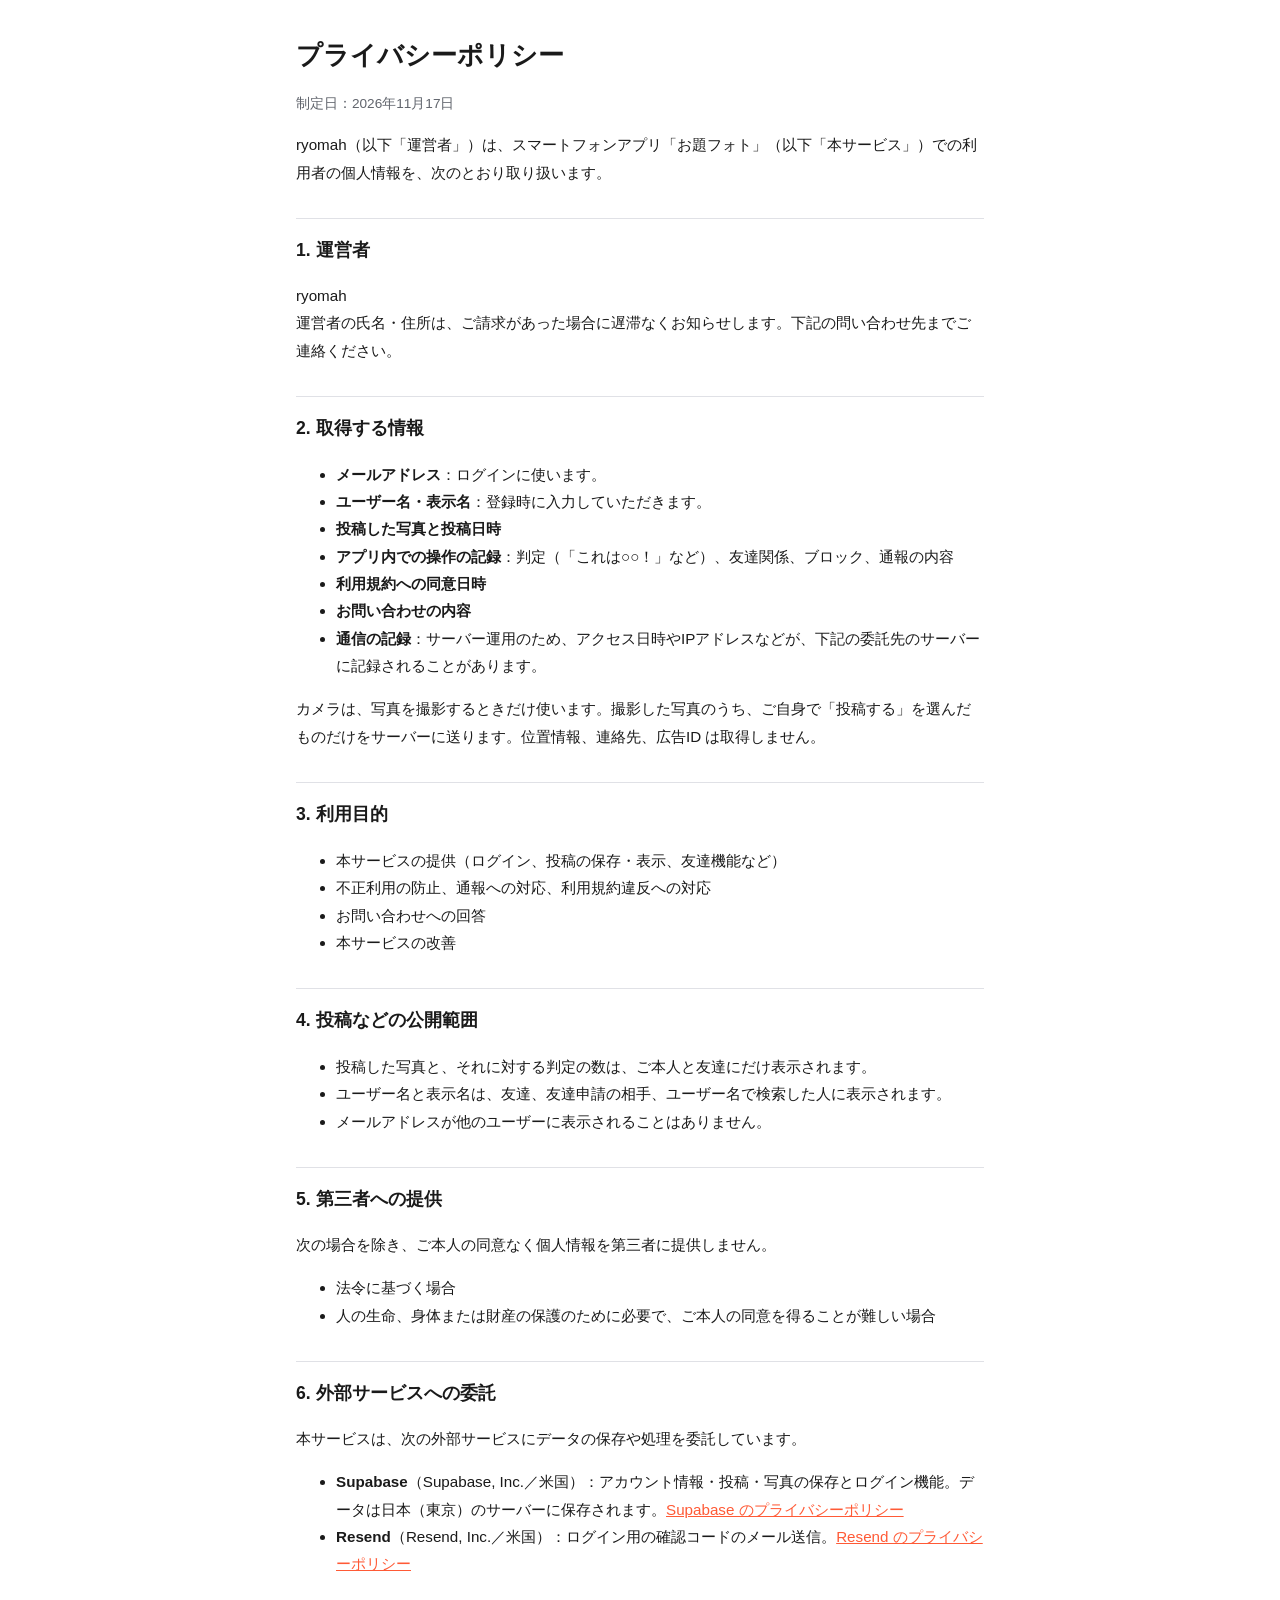
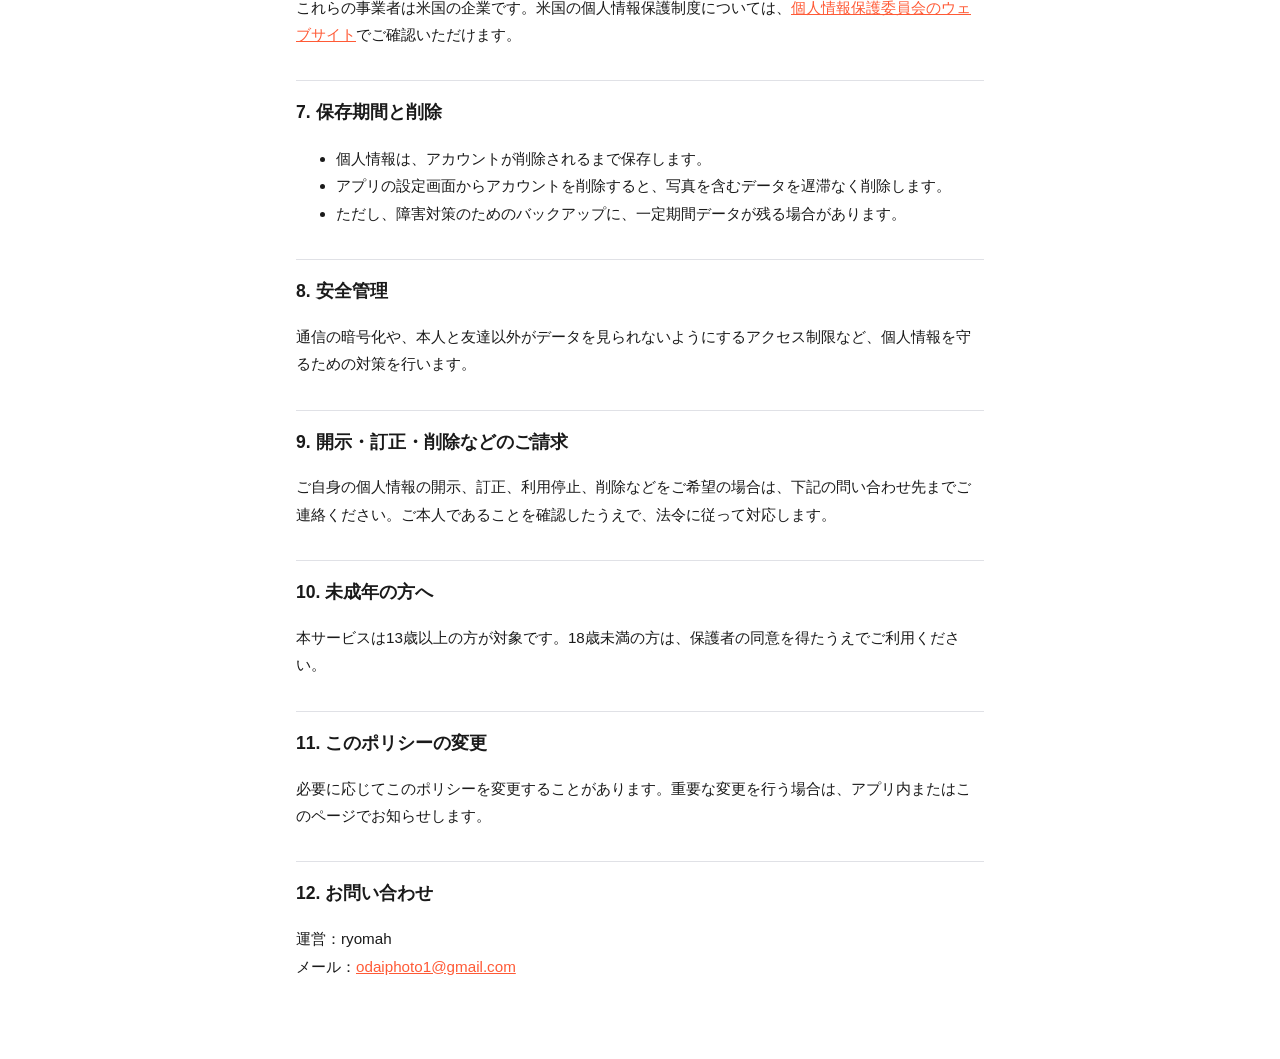
==== privacy.html @ 32f8eb80 "利用規約・プライバシーポリシーを公開" ====
<!doctype html>
<html lang="ja">
<head>
  <meta charset="utf-8">
  <meta name="viewport" content="width=device-width, initial-scale=1">
  <title>プライバシーポリシー | お題フォト</title>
  <link rel="stylesheet" href="style.css">
</head>
<body>
<main>
  <h1>プライバシーポリシー</h1>
  <p class="meta">制定日：2026年11月17日</p>

  <p>ryomah（以下「運営者」）は、スマートフォンアプリ「お題フォト」（以下「本サービス」）での利用者の個人情報を、次のとおり取り扱います。</p>

  <h2>1. 運営者</h2>
  <p>ryomah<br>運営者の氏名・住所は、ご請求があった場合に遅滞なくお知らせします。下記の問い合わせ先までご連絡ください。</p>

  <h2>2. 取得する情報</h2>
  <ul>
    <li><strong>メールアドレス</strong>：ログインに使います。</li>
    <li><strong>ユーザー名・表示名</strong>：登録時に入力していただきます。</li>
    <li><strong>投稿した写真と投稿日時</strong></li>
    <li><strong>アプリ内での操作の記録</strong>：判定（「これは○○！」など）、友達関係、ブロック、通報の内容</li>
    <li><strong>利用規約への同意日時</strong></li>
    <li><strong>お問い合わせの内容</strong></li>
    <li><strong>通信の記録</strong>：サーバー運用のため、アクセス日時やIPアドレスなどが、下記の委託先のサーバーに記録されることがあります。</li>
  </ul>
  <p>カメラは、写真を撮影するときだけ使います。撮影した写真のうち、ご自身で「投稿する」を選んだものだけをサーバーに送ります。位置情報、連絡先、広告ID は取得しません。</p>

  <h2>3. 利用目的</h2>
  <ul>
    <li>本サービスの提供（ログイン、投稿の保存・表示、友達機能など）</li>
    <li>不正利用の防止、通報への対応、利用規約違反への対応</li>
    <li>お問い合わせへの回答</li>
    <li>本サービスの改善</li>
  </ul>

  <h2>4. 投稿などの公開範囲</h2>
  <ul>
    <li>投稿した写真と、それに対する判定の数は、ご本人と友達にだけ表示されます。</li>
    <li>ユーザー名と表示名は、友達、友達申請の相手、ユーザー名で検索した人に表示されます。</li>
    <li>メールアドレスが他のユーザーに表示されることはありません。</li>
  </ul>

  <h2>5. 第三者への提供</h2>
  <p>次の場合を除き、ご本人の同意なく個人情報を第三者に提供しません。</p>
  <ul>
    <li>法令に基づく場合</li>
    <li>人の生命、身体または財産の保護のために必要で、ご本人の同意を得ることが難しい場合</li>
  </ul>

  <h2>6. 外部サービスへの委託</h2>
  <p>本サービスは、次の外部サービスにデータの保存や処理を委託しています。</p>
  <ul>
    <li><strong>Supabase</strong>（Supabase, Inc.／米国）：アカウント情報・投稿・写真の保存とログイン機能。データは日本（東京）のサーバーに保存されます。<a href="https://supabase.com/privacy">Supabase のプライバシーポリシー</a></li>
    <li><strong>Resend</strong>（Resend, Inc.／米国）：ログイン用の確認コードのメール送信。<a href="https://resend.com/legal/privacy-policy">Resend のプライバシーポリシー</a></li>
  </ul>
  <p>これらの事業者は米国の企業です。米国の個人情報保護制度については、<a href="https://www.ppc.go.jp/enforcement/infoprovision/laws/">個人情報保護委員会のウェブサイト</a>でご確認いただけます。</p>

  <h2>7. 保存期間と削除</h2>
  <ul>
    <li>個人情報は、アカウントが削除されるまで保存します。</li>
    <li>アプリの設定画面からアカウントを削除すると、写真を含むデータを遅滞なく削除します。</li>
    <li>ただし、障害対策のためのバックアップに、一定期間データが残る場合があります。</li>
  </ul>

  <h2>8. 安全管理</h2>
  <p>通信の暗号化や、本人と友達以外がデータを見られないようにするアクセス制限など、個人情報を守るための対策を行います。</p>

  <h2>9. 開示・訂正・削除などのご請求</h2>
  <p>ご自身の個人情報の開示、訂正、利用停止、削除などをご希望の場合は、下記の問い合わせ先までご連絡ください。ご本人であることを確認したうえで、法令に従って対応します。</p>

  <h2>10. 未成年の方へ</h2>
  <p>本サービスは13歳以上の方が対象です。18歳未満の方は、保護者の同意を得たうえでご利用ください。</p>

  <h2>11. このポリシーの変更</h2>
  <p>必要に応じてこのポリシーを変更することがあります。重要な変更を行う場合は、アプリ内またはこのページでお知らせします。</p>

  <h2>12. お問い合わせ</h2>
  <p>運営：ryomah<br>メール：<a href="mailto:odaiphoto1@gmail.com">odaiphoto1@gmail.com</a></p>
</main>
</body>
</html>
---- style.css ----
:root {
  --bg: #ffffff;
  --text: #1a1a1a;
  --muted: #60646c;
  --accent: #ff5a36;
  --line: #e0e1e6;
}

@media (prefers-color-scheme: dark) {
  :root {
    --bg: #111214;
    --text: #f2f2f2;
    --muted: #b0b4ba;
    --accent: #ff6b4a;
    --line: #2e3135;
  }
}

* {
  box-sizing: border-box;
}

body {
  margin: 0;
  background: var(--bg);
  color: var(--text);
  font-family: -apple-system, BlinkMacSystemFont, "Hiragino Sans", "Noto Sans JP", "Yu Gothic", sans-serif;
  line-height: 1.8;
}

main {
  max-width: 720px;
  margin: 0 auto;
  padding: 32px 16px 64px;
}

h1 {
  font-size: 1.6rem;
  margin: 0 0 8px;
}

h2 {
  font-size: 1.1rem;
  margin: 32px 0 8px;
  padding-top: 16px;
  border-top: 1px solid var(--line);
}

p,
li {
  font-size: 0.95rem;
}

.meta {
  color: var(--muted);
  font-size: 0.85rem;
}

a {
  color: var(--accent);
}

.notice {
  border-left: 4px solid var(--accent);
  padding: 8px 16px;
  margin: 16px 0;
}
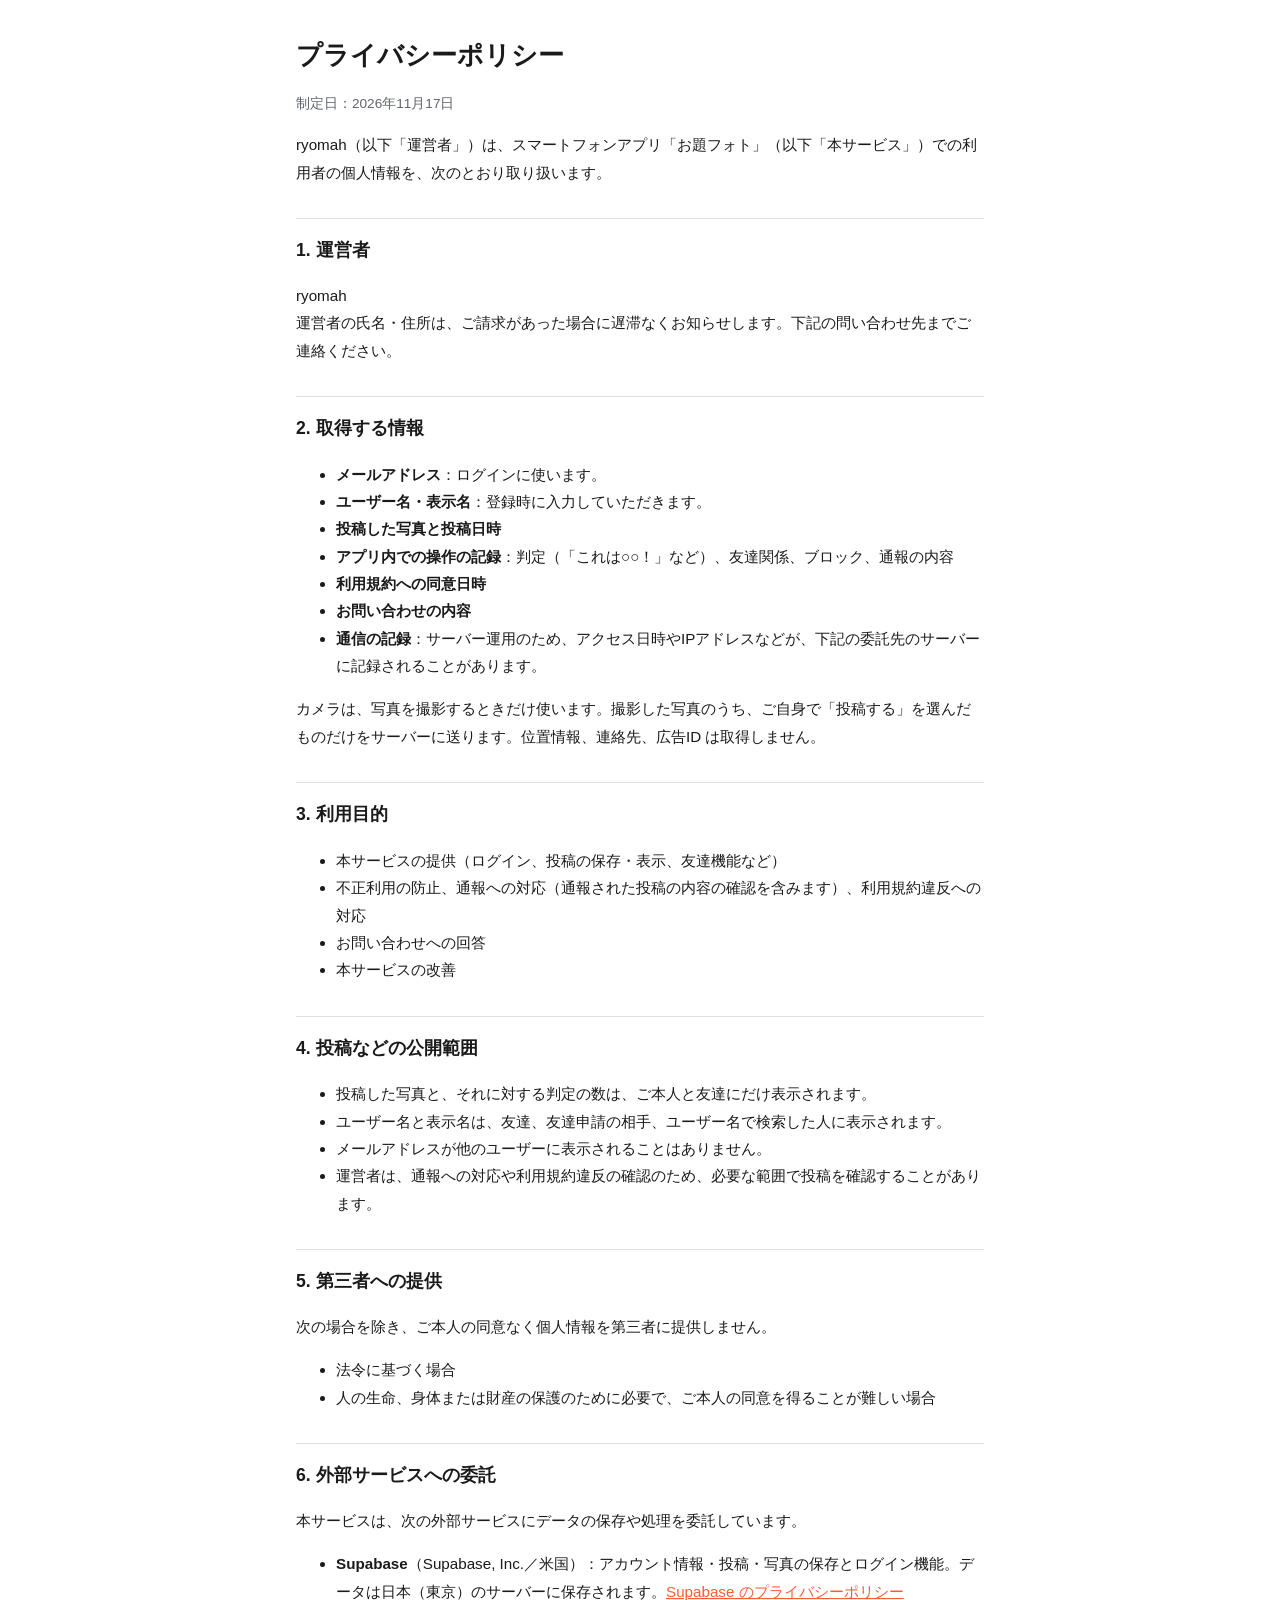
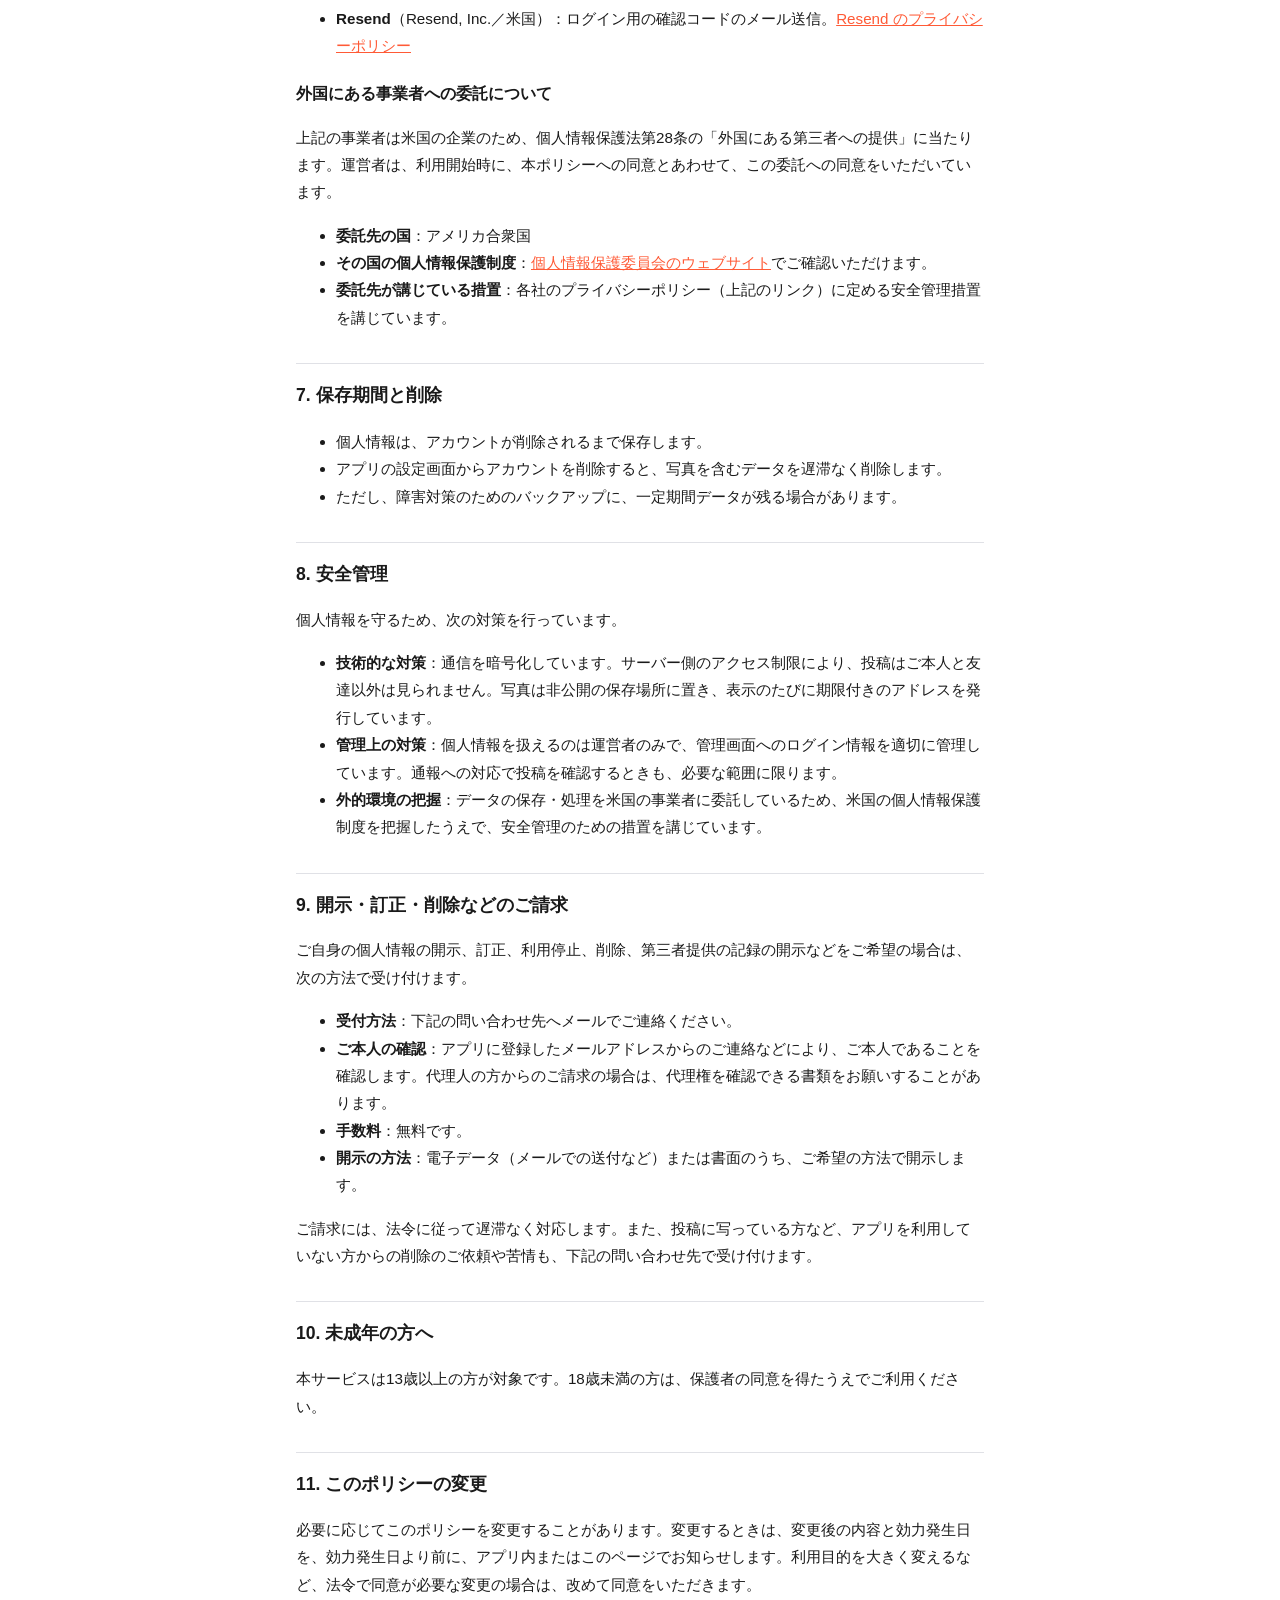
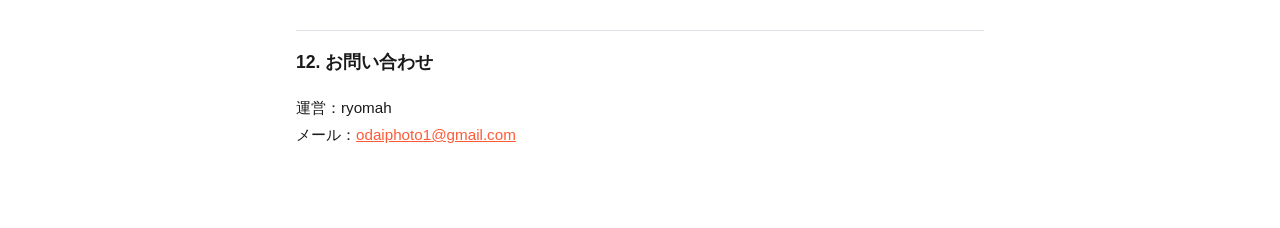
==== commit a8c45c8d: "利用規約・プライバシーポリシーを法的観点から見直し - 免責・規約変更の条項を消費者契約法・民法548条の4に合わせて修正 - 外国の委託先・安全管理措置・開示請求の手続きを追記 - 管轄裁判所を金沢" ====
--- a/privacy.html
+++ b/privacy.html
@@ -31,7 +31,7 @@
   <h2>3. 利用目的</h2>
   <ul>
     <li>本サービスの提供（ログイン、投稿の保存・表示、友達機能など）</li>
-    <li>不正利用の防止、通報への対応、利用規約違反への対応</li>
+    <li>不正利用の防止、通報への対応（通報された投稿の内容の確認を含みます）、利用規約違反への対応</li>
     <li>お問い合わせへの回答</li>
     <li>本サービスの改善</li>
   </ul>
@@ -41,6 +41,7 @@
     <li>投稿した写真と、それに対する判定の数は、ご本人と友達にだけ表示されます。</li>
     <li>ユーザー名と表示名は、友達、友達申請の相手、ユーザー名で検索した人に表示されます。</li>
     <li>メールアドレスが他のユーザーに表示されることはありません。</li>
+    <li>運営者は、通報への対応や利用規約違反の確認のため、必要な範囲で投稿を確認することがあります。</li>
   </ul>
 
   <h2>5. 第三者への提供</h2>
@@ -56,7 +57,13 @@
     <li><strong>Supabase</strong>（Supabase, Inc.／米国）：アカウント情報・投稿・写真の保存とログイン機能。データは日本（東京）のサーバーに保存されます。<a href="https://supabase.com/privacy">Supabase のプライバシーポリシー</a></li>
     <li><strong>Resend</strong>（Resend, Inc.／米国）：ログイン用の確認コードのメール送信。<a href="https://resend.com/legal/privacy-policy">Resend のプライバシーポリシー</a></li>
   </ul>
-  <p>これらの事業者は米国の企業です。米国の個人情報保護制度については、<a href="https://www.ppc.go.jp/enforcement/infoprovision/laws/">個人情報保護委員会のウェブサイト</a>でご確認いただけます。</p>
+  <h3>外国にある事業者への委託について</h3>
+  <p>上記の事業者は米国の企業のため、個人情報保護法第28条の「外国にある第三者への提供」に当たります。運営者は、利用開始時に、本ポリシーへの同意とあわせて、この委託への同意をいただいています。</p>
+  <ul>
+    <li><strong>委託先の国</strong>：アメリカ合衆国</li>
+    <li><strong>その国の個人情報保護制度</strong>：<a href="https://www.ppc.go.jp/enforcement/infoprovision/laws/">個人情報保護委員会のウェブサイト</a>でご確認いただけます。</li>
+    <li><strong>委託先が講じている措置</strong>：各社のプライバシーポリシー（上記のリンク）に定める安全管理措置を講じています。</li>
+  </ul>
 
   <h2>7. 保存期間と削除</h2>
   <ul>
@@ -66,16 +73,28 @@
   </ul>
 
   <h2>8. 安全管理</h2>
-  <p>通信の暗号化や、本人と友達以外がデータを見られないようにするアクセス制限など、個人情報を守るための対策を行います。</p>
+  <p>個人情報を守るため、次の対策を行っています。</p>
+  <ul>
+    <li><strong>技術的な対策</strong>：通信を暗号化しています。サーバー側のアクセス制限により、投稿はご本人と友達以外は見られません。写真は非公開の保存場所に置き、表示のたびに期限付きのアドレスを発行しています。</li>
+    <li><strong>管理上の対策</strong>：個人情報を扱えるのは運営者のみで、管理画面へのログイン情報を適切に管理しています。通報への対応で投稿を確認するときも、必要な範囲に限ります。</li>
+    <li><strong>外的環境の把握</strong>：データの保存・処理を米国の事業者に委託しているため、米国の個人情報保護制度を把握したうえで、安全管理のための措置を講じています。</li>
+  </ul>
 
   <h2>9. 開示・訂正・削除などのご請求</h2>
-  <p>ご自身の個人情報の開示、訂正、利用停止、削除などをご希望の場合は、下記の問い合わせ先までご連絡ください。ご本人であることを確認したうえで、法令に従って対応します。</p>
+  <p>ご自身の個人情報の開示、訂正、利用停止、削除、第三者提供の記録の開示などをご希望の場合は、次の方法で受け付けます。</p>
+  <ul>
+    <li><strong>受付方法</strong>：下記の問い合わせ先へメールでご連絡ください。</li>
+    <li><strong>ご本人の確認</strong>：アプリに登録したメールアドレスからのご連絡などにより、ご本人であることを確認します。代理人の方からのご請求の場合は、代理権を確認できる書類をお願いすることがあります。</li>
+    <li><strong>手数料</strong>：無料です。</li>
+    <li><strong>開示の方法</strong>：電子データ（メールでの送付など）または書面のうち、ご希望の方法で開示します。</li>
+  </ul>
+  <p>ご請求には、法令に従って遅滞なく対応します。また、投稿に写っている方など、アプリを利用していない方からの削除のご依頼や苦情も、下記の問い合わせ先で受け付けます。</p>
 
   <h2>10. 未成年の方へ</h2>
   <p>本サービスは13歳以上の方が対象です。18歳未満の方は、保護者の同意を得たうえでご利用ください。</p>
 
   <h2>11. このポリシーの変更</h2>
-  <p>必要に応じてこのポリシーを変更することがあります。重要な変更を行う場合は、アプリ内またはこのページでお知らせします。</p>
+  <p>必要に応じてこのポリシーを変更することがあります。変更するときは、変更後の内容と効力発生日を、効力発生日より前に、アプリ内またはこのページでお知らせします。利用目的を大きく変えるなど、法令で同意が必要な変更の場合は、改めて同意をいただきます。</p>
 
   <h2>12. お問い合わせ</h2>
   <p>運営：ryomah<br>メール：<a href="mailto:odaiphoto1@gmail.com">odaiphoto1@gmail.com</a></p>
--- a/style.css
+++ b/style.css
@@ -46,6 +46,15 @@
   border-top: 1px solid var(--line);
 }
 
+h3 {
+  font-size: 1rem;
+  margin: 20px 0 4px;
+}
+
+ol ol {
+  list-style-type: lower-alpha;
+}
+
 p,
 li {
   font-size: 0.95rem;
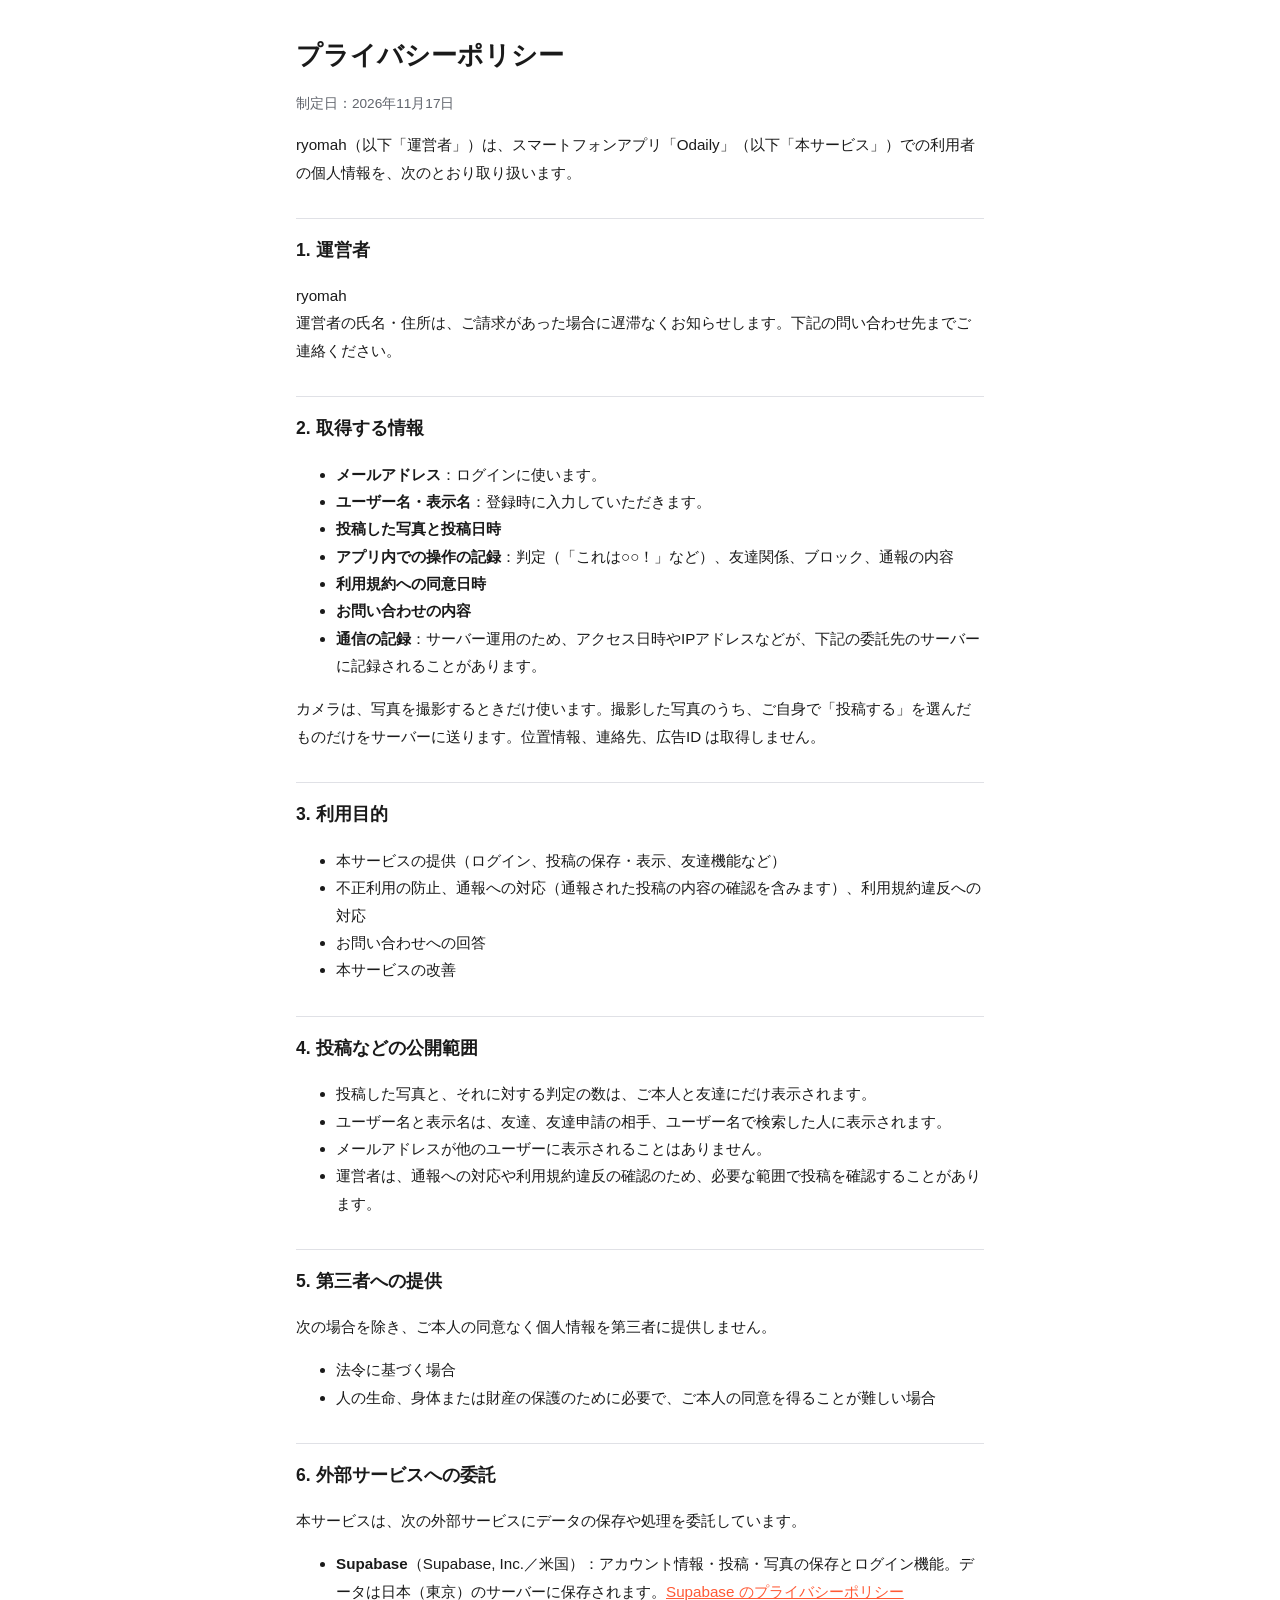
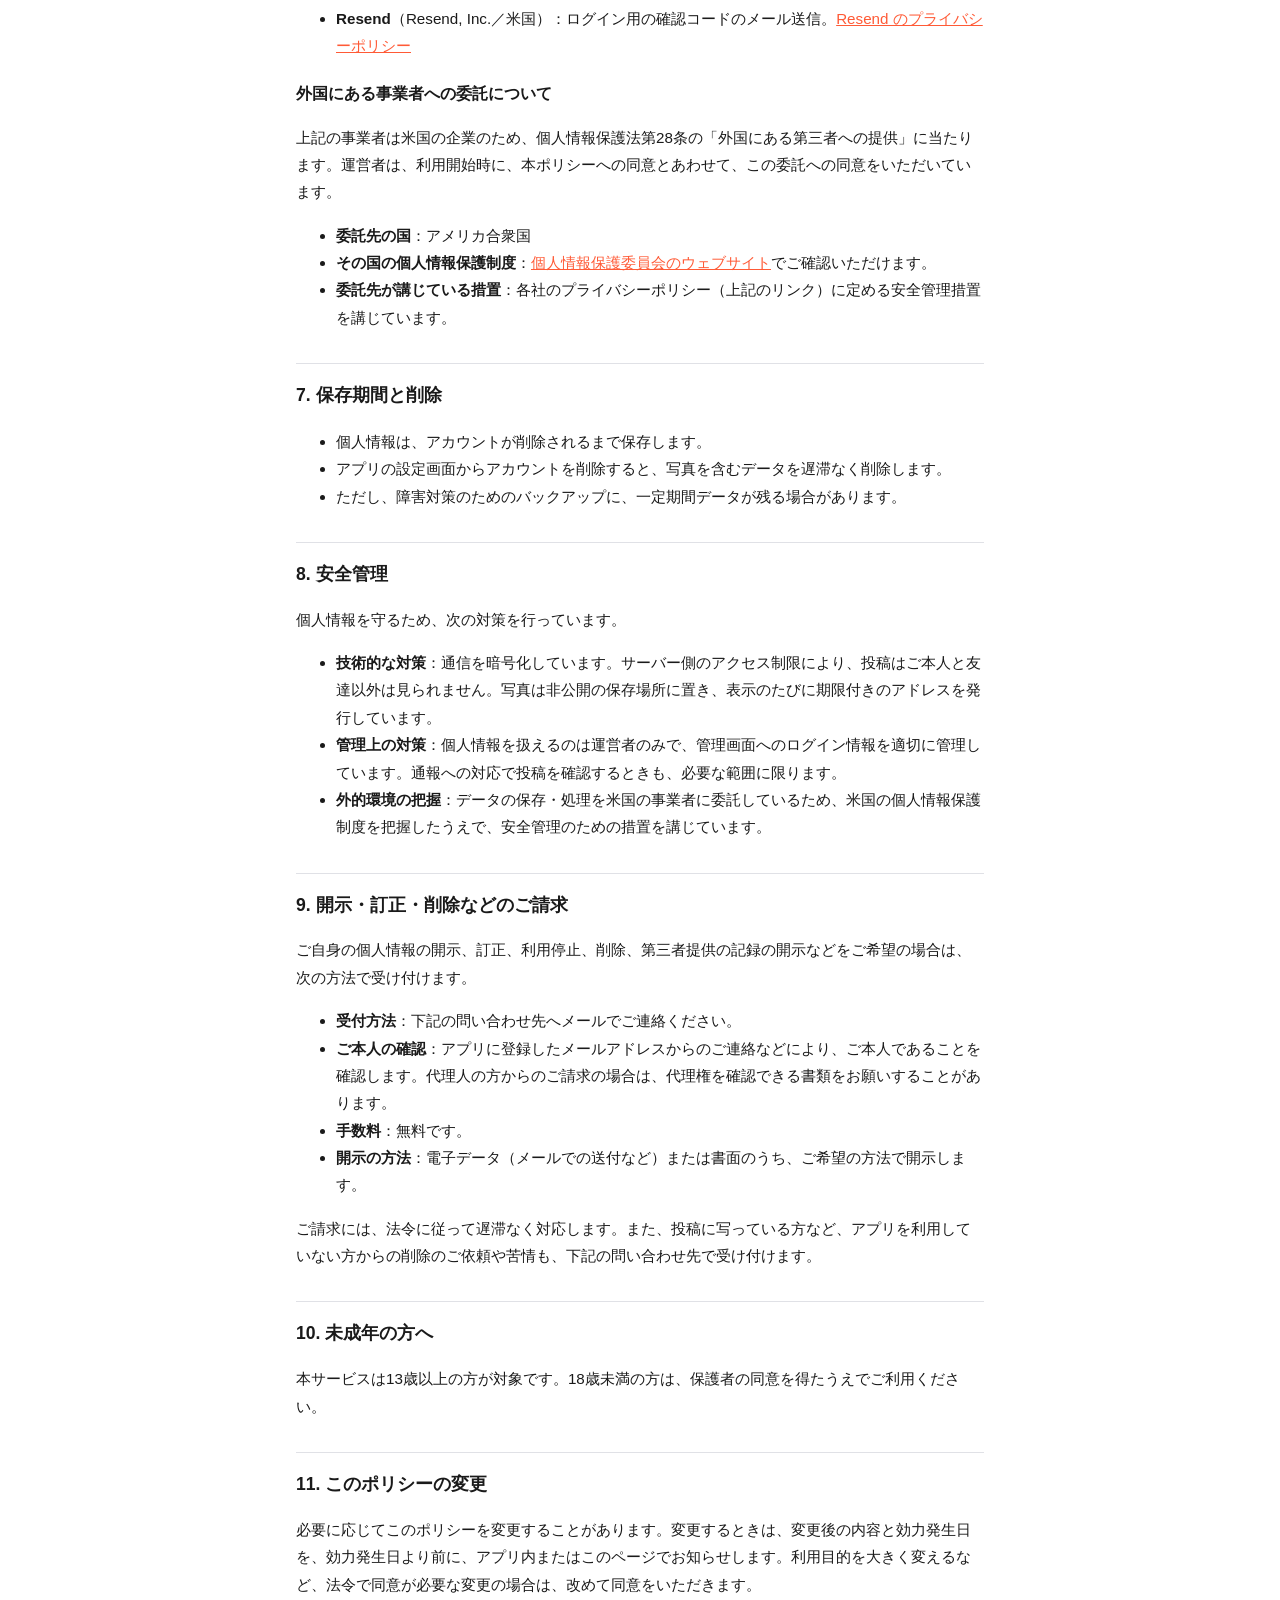
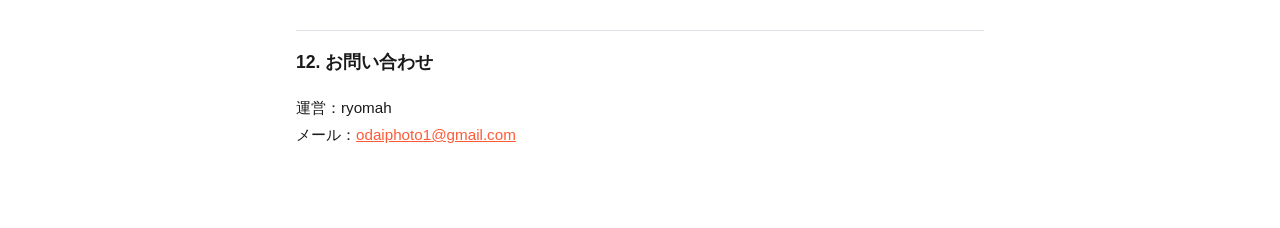
==== commit ba976452: "アプリ名を Odaily に変更" ====
--- a/privacy.html
+++ b/privacy.html
@@ -3,7 +3,7 @@
 <head>
   <meta charset="utf-8">
   <meta name="viewport" content="width=device-width, initial-scale=1">
-  <title>プライバシーポリシー | お題フォト</title>
+  <title>プライバシーポリシー | Odaily</title>
   <link rel="stylesheet" href="style.css">
 </head>
 <body>
@@ -11,7 +11,7 @@
   <h1>プライバシーポリシー</h1>
   <p class="meta">制定日：2026年11月17日</p>
 
-  <p>ryomah（以下「運営者」）は、スマートフォンアプリ「お題フォト」（以下「本サービス」）での利用者の個人情報を、次のとおり取り扱います。</p>
+  <p>ryomah（以下「運営者」）は、スマートフォンアプリ「Odaily」（以下「本サービス」）での利用者の個人情報を、次のとおり取り扱います。</p>
 
   <h2>1. 運営者</h2>
   <p>ryomah<br>運営者の氏名・住所は、ご請求があった場合に遅滞なくお知らせします。下記の問い合わせ先までご連絡ください。</p>
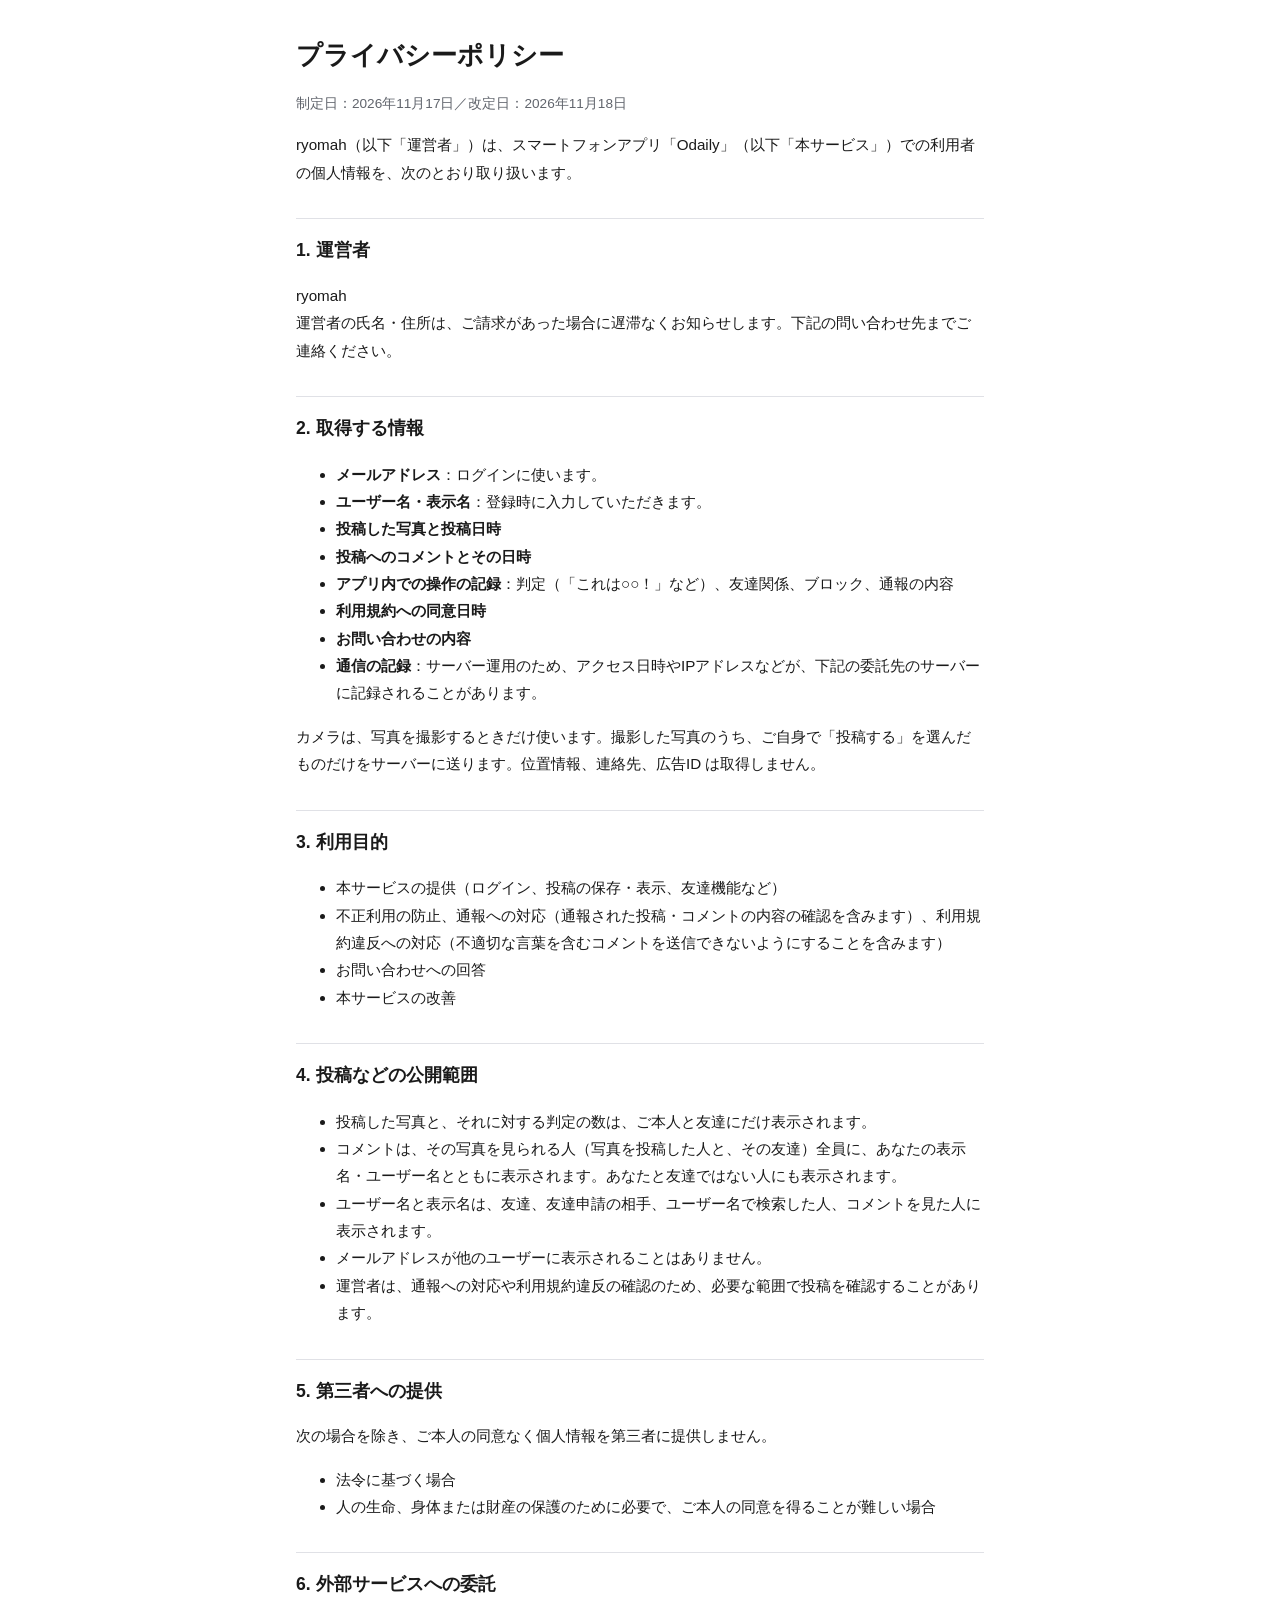
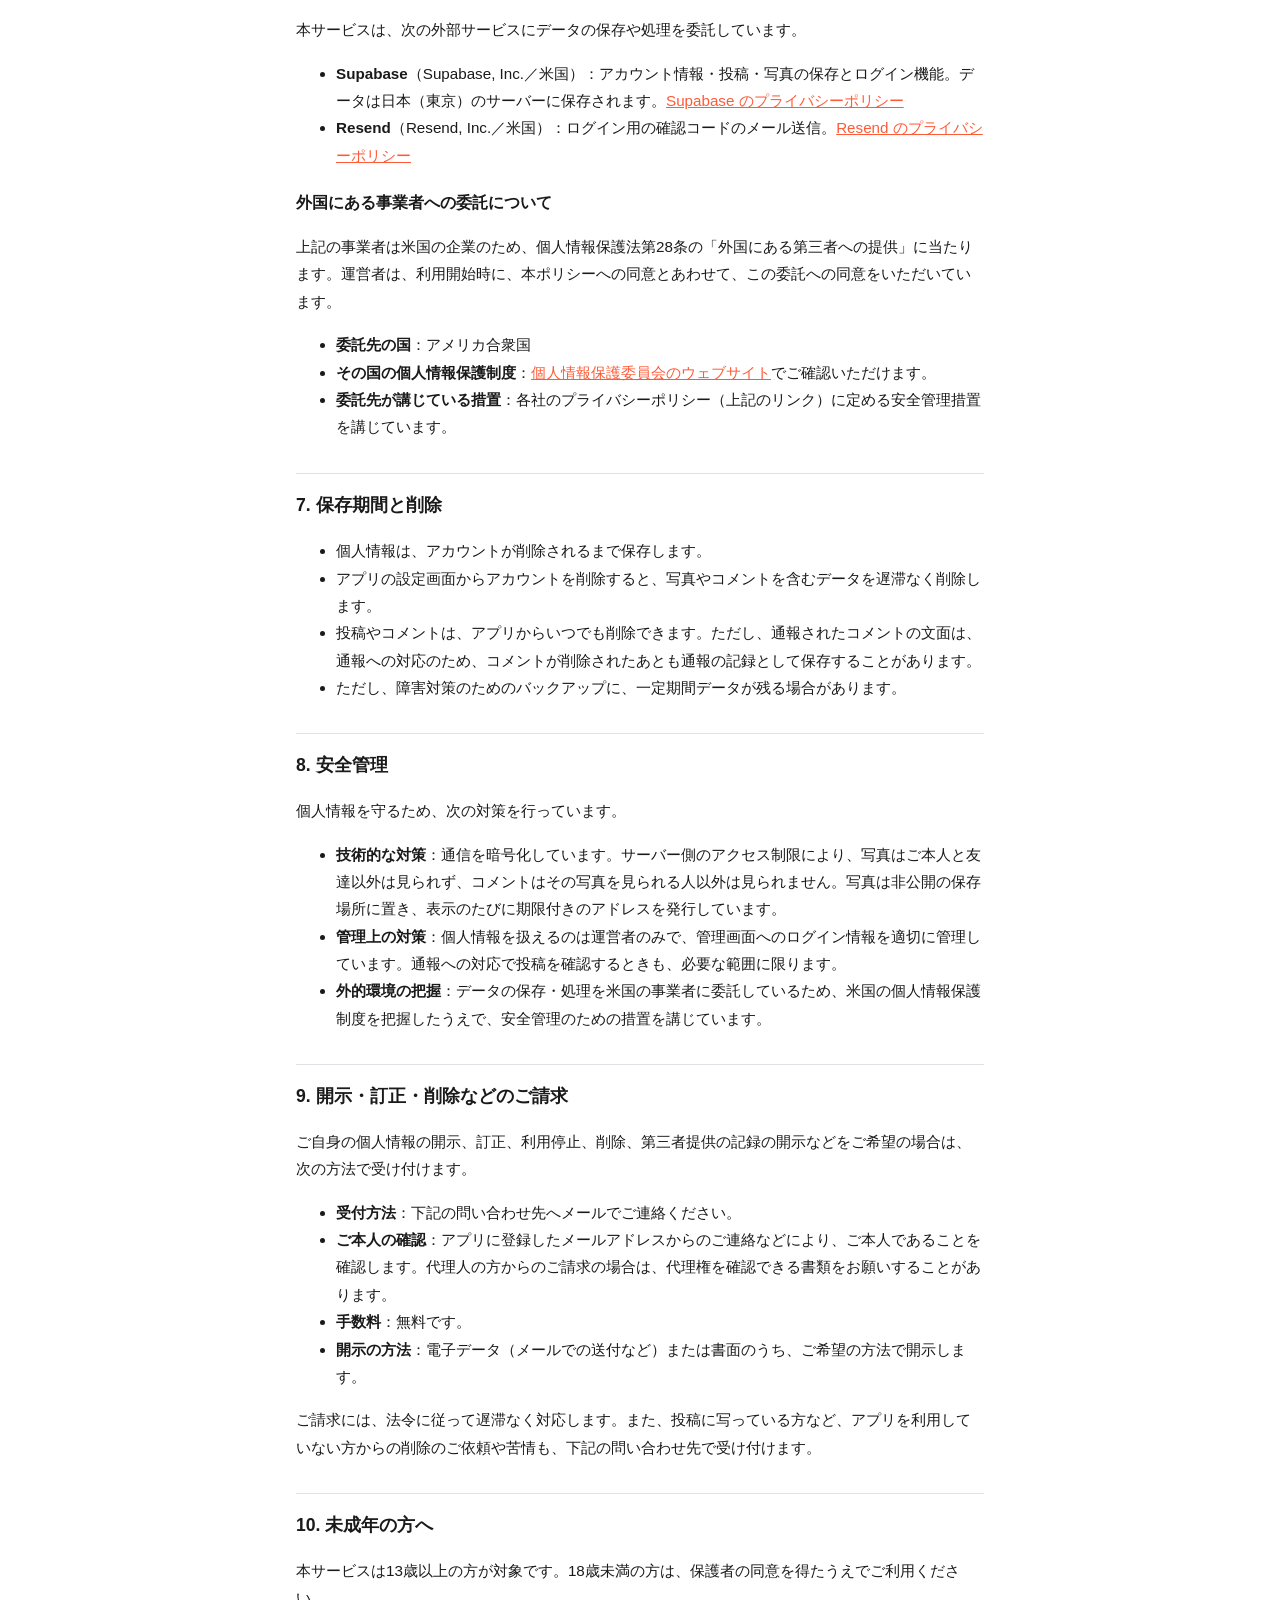
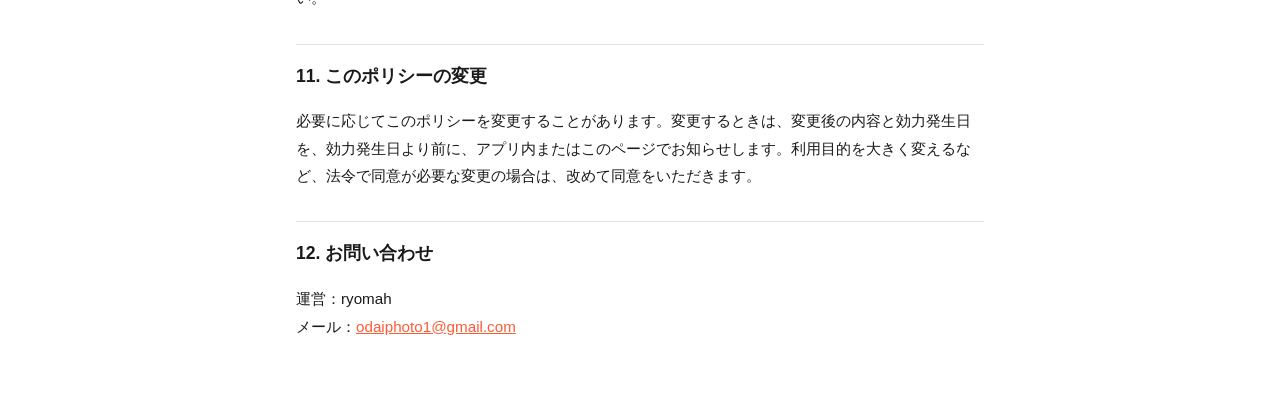
==== commit e20431c8: "コメント機能について追記" ====
--- a/privacy.html
+++ b/privacy.html
@@ -9,7 +9,7 @@
 <body>
 <main>
   <h1>プライバシーポリシー</h1>
-  <p class="meta">制定日：2026年11月17日</p>
+  <p class="meta">制定日：2026年11月17日／改定日：2026年11月18日</p>
 
   <p>ryomah（以下「運営者」）は、スマートフォンアプリ「Odaily」（以下「本サービス」）での利用者の個人情報を、次のとおり取り扱います。</p>
 
@@ -21,6 +21,7 @@
     <li><strong>メールアドレス</strong>：ログインに使います。</li>
     <li><strong>ユーザー名・表示名</strong>：登録時に入力していただきます。</li>
     <li><strong>投稿した写真と投稿日時</strong></li>
+    <li><strong>投稿へのコメントとその日時</strong></li>
     <li><strong>アプリ内での操作の記録</strong>：判定（「これは○○！」など）、友達関係、ブロック、通報の内容</li>
     <li><strong>利用規約への同意日時</strong></li>
     <li><strong>お問い合わせの内容</strong></li>
@@ -31,7 +32,7 @@
   <h2>3. 利用目的</h2>
   <ul>
     <li>本サービスの提供（ログイン、投稿の保存・表示、友達機能など）</li>
-    <li>不正利用の防止、通報への対応（通報された投稿の内容の確認を含みます）、利用規約違反への対応</li>
+    <li>不正利用の防止、通報への対応（通報された投稿・コメントの内容の確認を含みます）、利用規約違反への対応（不適切な言葉を含むコメントを送信できないようにすることを含みます）</li>
     <li>お問い合わせへの回答</li>
     <li>本サービスの改善</li>
   </ul>
@@ -39,7 +40,8 @@
   <h2>4. 投稿などの公開範囲</h2>
   <ul>
     <li>投稿した写真と、それに対する判定の数は、ご本人と友達にだけ表示されます。</li>
-    <li>ユーザー名と表示名は、友達、友達申請の相手、ユーザー名で検索した人に表示されます。</li>
+    <li>コメントは、その写真を見られる人（写真を投稿した人と、その友達）全員に、あなたの表示名・ユーザー名とともに表示されます。あなたと友達ではない人にも表示されます。</li>
+    <li>ユーザー名と表示名は、友達、友達申請の相手、ユーザー名で検索した人、コメントを見た人に表示されます。</li>
     <li>メールアドレスが他のユーザーに表示されることはありません。</li>
     <li>運営者は、通報への対応や利用規約違反の確認のため、必要な範囲で投稿を確認することがあります。</li>
   </ul>
@@ -68,14 +70,15 @@
   <h2>7. 保存期間と削除</h2>
   <ul>
     <li>個人情報は、アカウントが削除されるまで保存します。</li>
-    <li>アプリの設定画面からアカウントを削除すると、写真を含むデータを遅滞なく削除します。</li>
+    <li>アプリの設定画面からアカウントを削除すると、写真やコメントを含むデータを遅滞なく削除します。</li>
+    <li>投稿やコメントは、アプリからいつでも削除できます。ただし、通報されたコメントの文面は、通報への対応のため、コメントが削除されたあとも通報の記録として保存することがあります。</li>
     <li>ただし、障害対策のためのバックアップに、一定期間データが残る場合があります。</li>
   </ul>
 
   <h2>8. 安全管理</h2>
   <p>個人情報を守るため、次の対策を行っています。</p>
   <ul>
-    <li><strong>技術的な対策</strong>：通信を暗号化しています。サーバー側のアクセス制限により、投稿はご本人と友達以外は見られません。写真は非公開の保存場所に置き、表示のたびに期限付きのアドレスを発行しています。</li>
+    <li><strong>技術的な対策</strong>：通信を暗号化しています。サーバー側のアクセス制限により、写真はご本人と友達以外は見られず、コメントはその写真を見られる人以外は見られません。写真は非公開の保存場所に置き、表示のたびに期限付きのアドレスを発行しています。</li>
     <li><strong>管理上の対策</strong>：個人情報を扱えるのは運営者のみで、管理画面へのログイン情報を適切に管理しています。通報への対応で投稿を確認するときも、必要な範囲に限ります。</li>
     <li><strong>外的環境の把握</strong>：データの保存・処理を米国の事業者に委託しているため、米国の個人情報保護制度を把握したうえで、安全管理のための措置を講じています。</li>
   </ul>
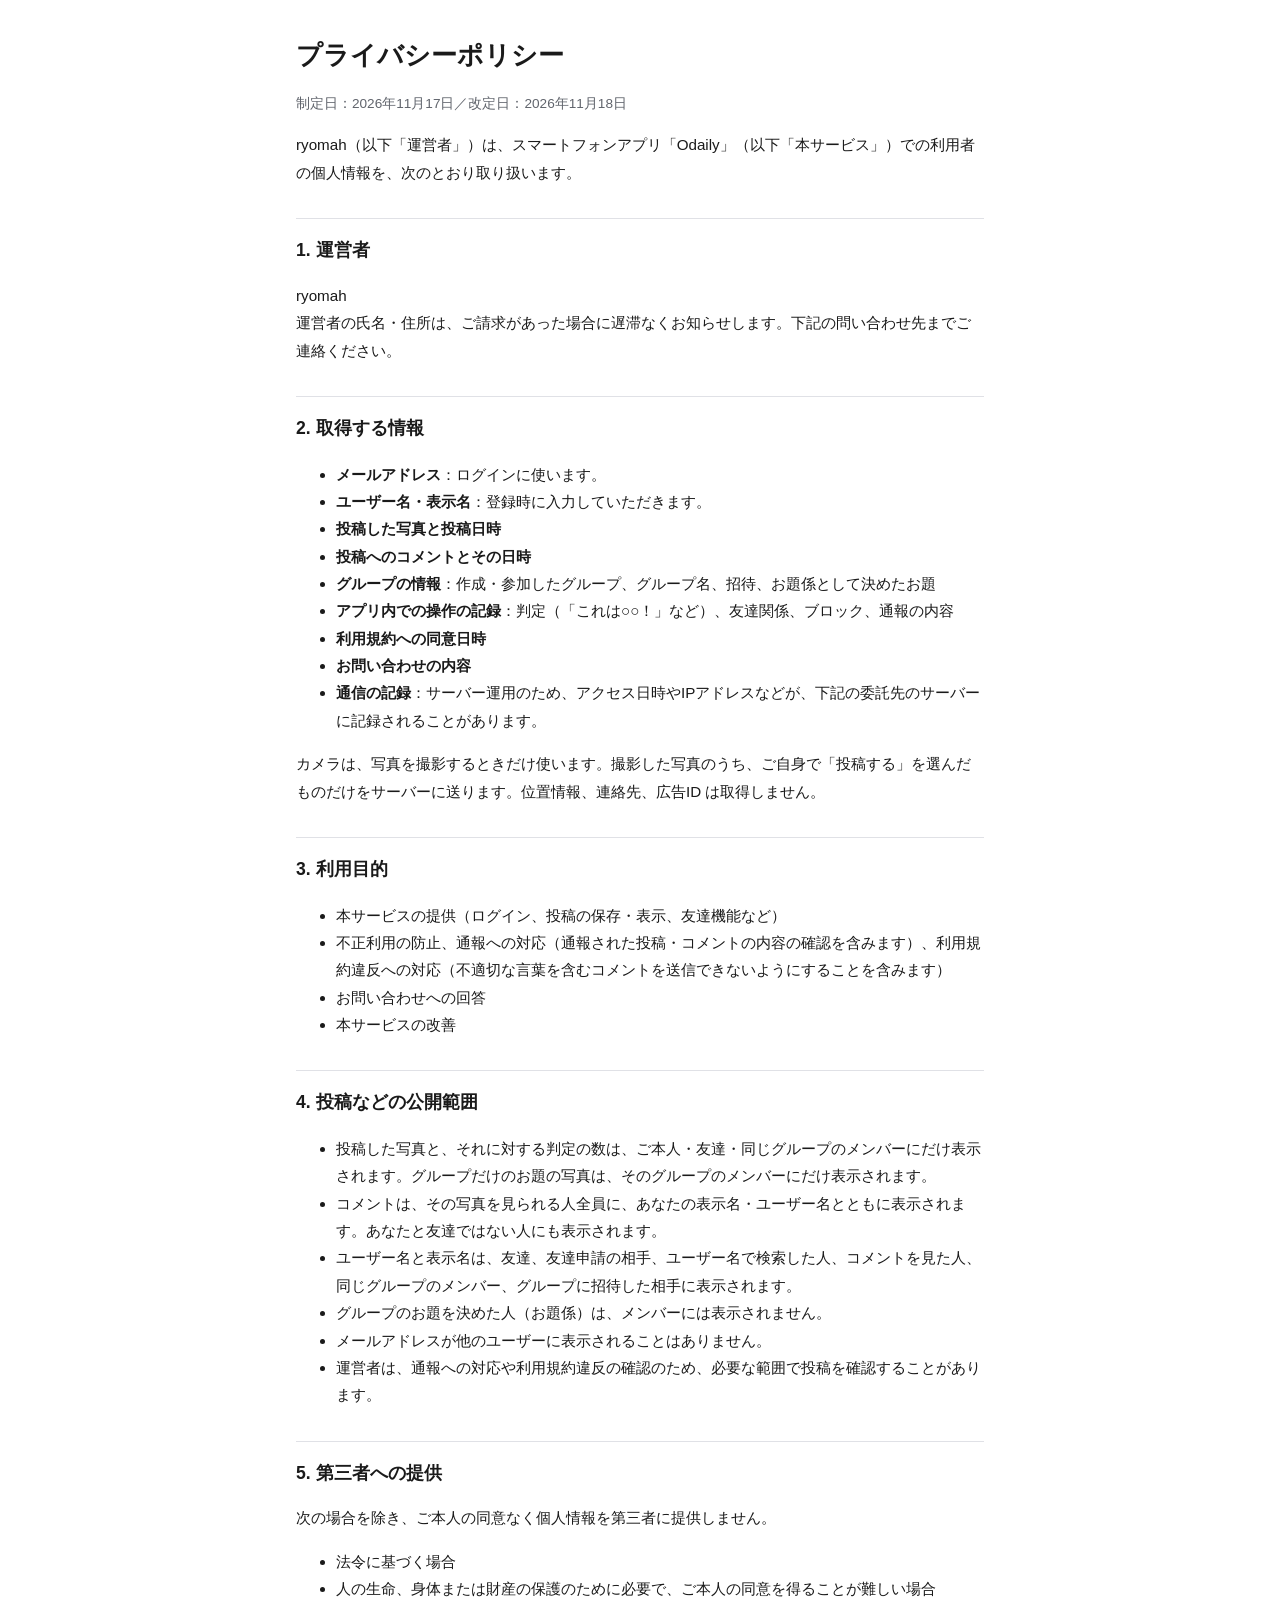
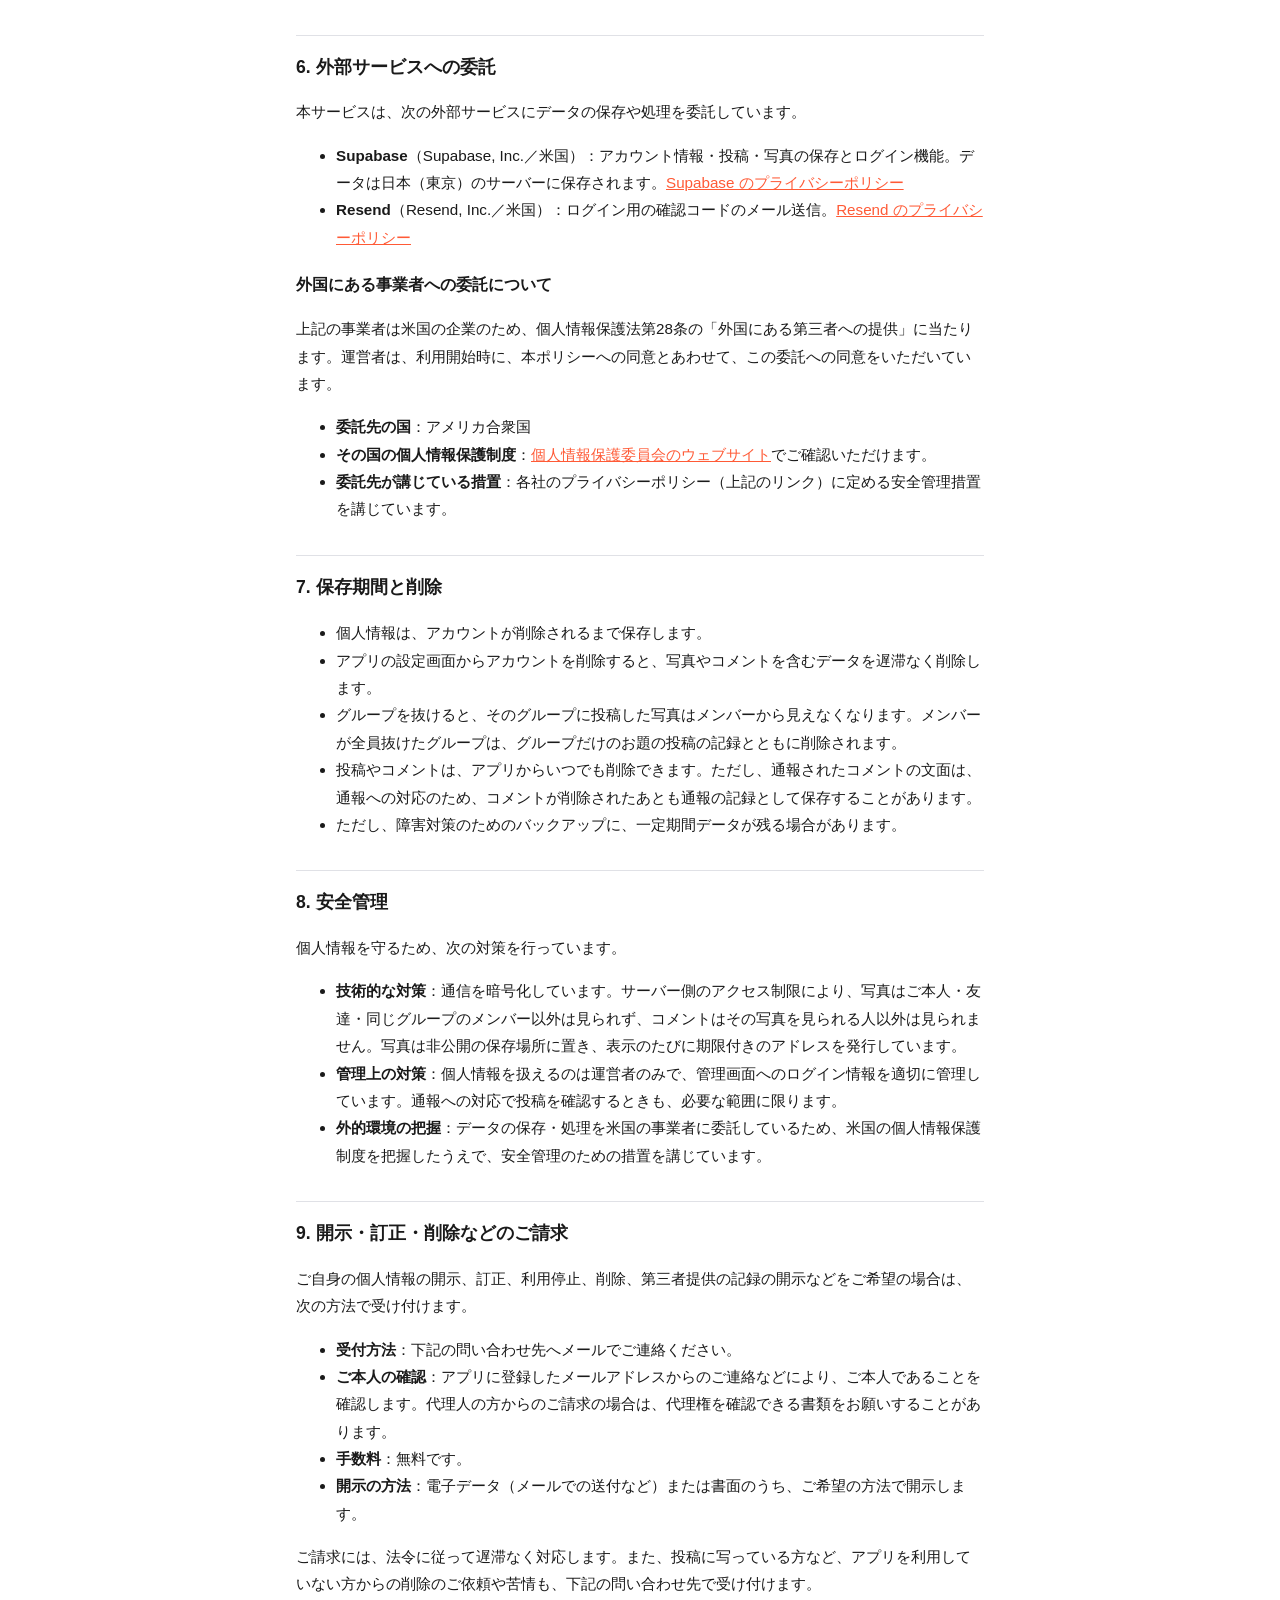
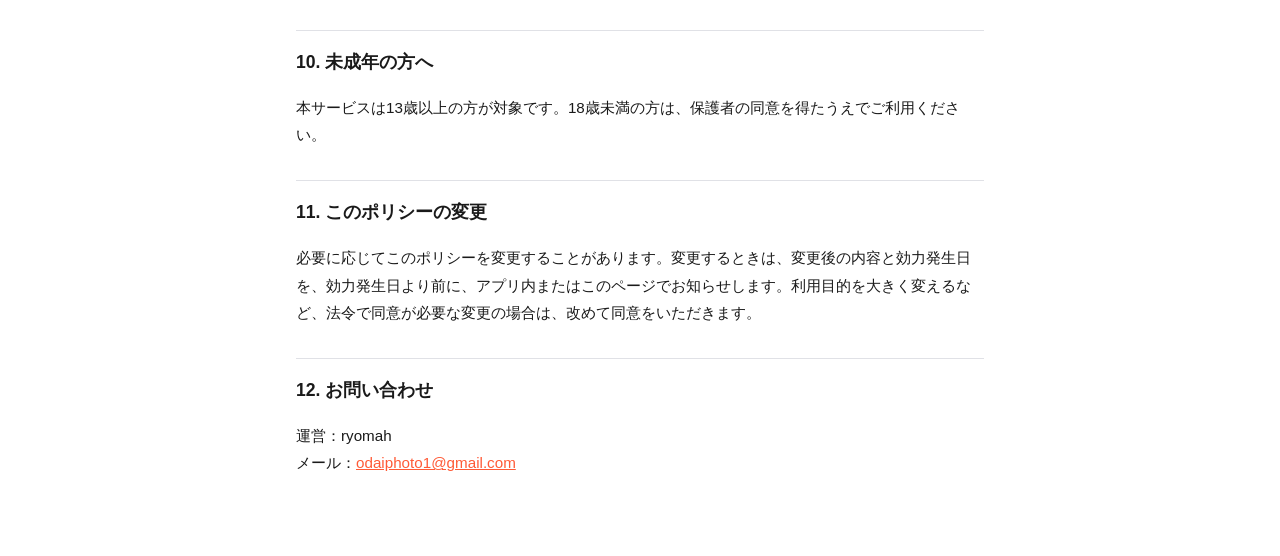
==== commit 6b6777e6: "グループ機能について追記" ====
--- a/privacy.html
+++ b/privacy.html
@@ -22,6 +22,7 @@
     <li><strong>ユーザー名・表示名</strong>：登録時に入力していただきます。</li>
     <li><strong>投稿した写真と投稿日時</strong></li>
     <li><strong>投稿へのコメントとその日時</strong></li>
+    <li><strong>グループの情報</strong>：作成・参加したグループ、グループ名、招待、お題係として決めたお題</li>
     <li><strong>アプリ内での操作の記録</strong>：判定（「これは○○！」など）、友達関係、ブロック、通報の内容</li>
     <li><strong>利用規約への同意日時</strong></li>
     <li><strong>お問い合わせの内容</strong></li>
@@ -39,9 +40,10 @@
 
   <h2>4. 投稿などの公開範囲</h2>
   <ul>
-    <li>投稿した写真と、それに対する判定の数は、ご本人と友達にだけ表示されます。</li>
-    <li>コメントは、その写真を見られる人（写真を投稿した人と、その友達）全員に、あなたの表示名・ユーザー名とともに表示されます。あなたと友達ではない人にも表示されます。</li>
-    <li>ユーザー名と表示名は、友達、友達申請の相手、ユーザー名で検索した人、コメントを見た人に表示されます。</li>
+    <li>投稿した写真と、それに対する判定の数は、ご本人・友達・同じグループのメンバーにだけ表示されます。グループだけのお題の写真は、そのグループのメンバーにだけ表示されます。</li>
+    <li>コメントは、その写真を見られる人全員に、あなたの表示名・ユーザー名とともに表示されます。あなたと友達ではない人にも表示されます。</li>
+    <li>ユーザー名と表示名は、友達、友達申請の相手、ユーザー名で検索した人、コメントを見た人、同じグループのメンバー、グループに招待した相手に表示されます。</li>
+    <li>グループのお題を決めた人（お題係）は、メンバーには表示されません。</li>
     <li>メールアドレスが他のユーザーに表示されることはありません。</li>
     <li>運営者は、通報への対応や利用規約違反の確認のため、必要な範囲で投稿を確認することがあります。</li>
   </ul>
@@ -71,6 +73,7 @@
   <ul>
     <li>個人情報は、アカウントが削除されるまで保存します。</li>
     <li>アプリの設定画面からアカウントを削除すると、写真やコメントを含むデータを遅滞なく削除します。</li>
+    <li>グループを抜けると、そのグループに投稿した写真はメンバーから見えなくなります。メンバーが全員抜けたグループは、グループだけのお題の投稿の記録とともに削除されます。</li>
     <li>投稿やコメントは、アプリからいつでも削除できます。ただし、通報されたコメントの文面は、通報への対応のため、コメントが削除されたあとも通報の記録として保存することがあります。</li>
     <li>ただし、障害対策のためのバックアップに、一定期間データが残る場合があります。</li>
   </ul>
@@ -78,7 +81,7 @@
   <h2>8. 安全管理</h2>
   <p>個人情報を守るため、次の対策を行っています。</p>
   <ul>
-    <li><strong>技術的な対策</strong>：通信を暗号化しています。サーバー側のアクセス制限により、写真はご本人と友達以外は見られず、コメントはその写真を見られる人以外は見られません。写真は非公開の保存場所に置き、表示のたびに期限付きのアドレスを発行しています。</li>
+    <li><strong>技術的な対策</strong>：通信を暗号化しています。サーバー側のアクセス制限により、写真はご本人・友達・同じグループのメンバー以外は見られず、コメントはその写真を見られる人以外は見られません。写真は非公開の保存場所に置き、表示のたびに期限付きのアドレスを発行しています。</li>
     <li><strong>管理上の対策</strong>：個人情報を扱えるのは運営者のみで、管理画面へのログイン情報を適切に管理しています。通報への対応で投稿を確認するときも、必要な範囲に限ります。</li>
     <li><strong>外的環境の把握</strong>：データの保存・処理を米国の事業者に委託しているため、米国の個人情報保護制度を把握したうえで、安全管理のための措置を講じています。</li>
   </ul>
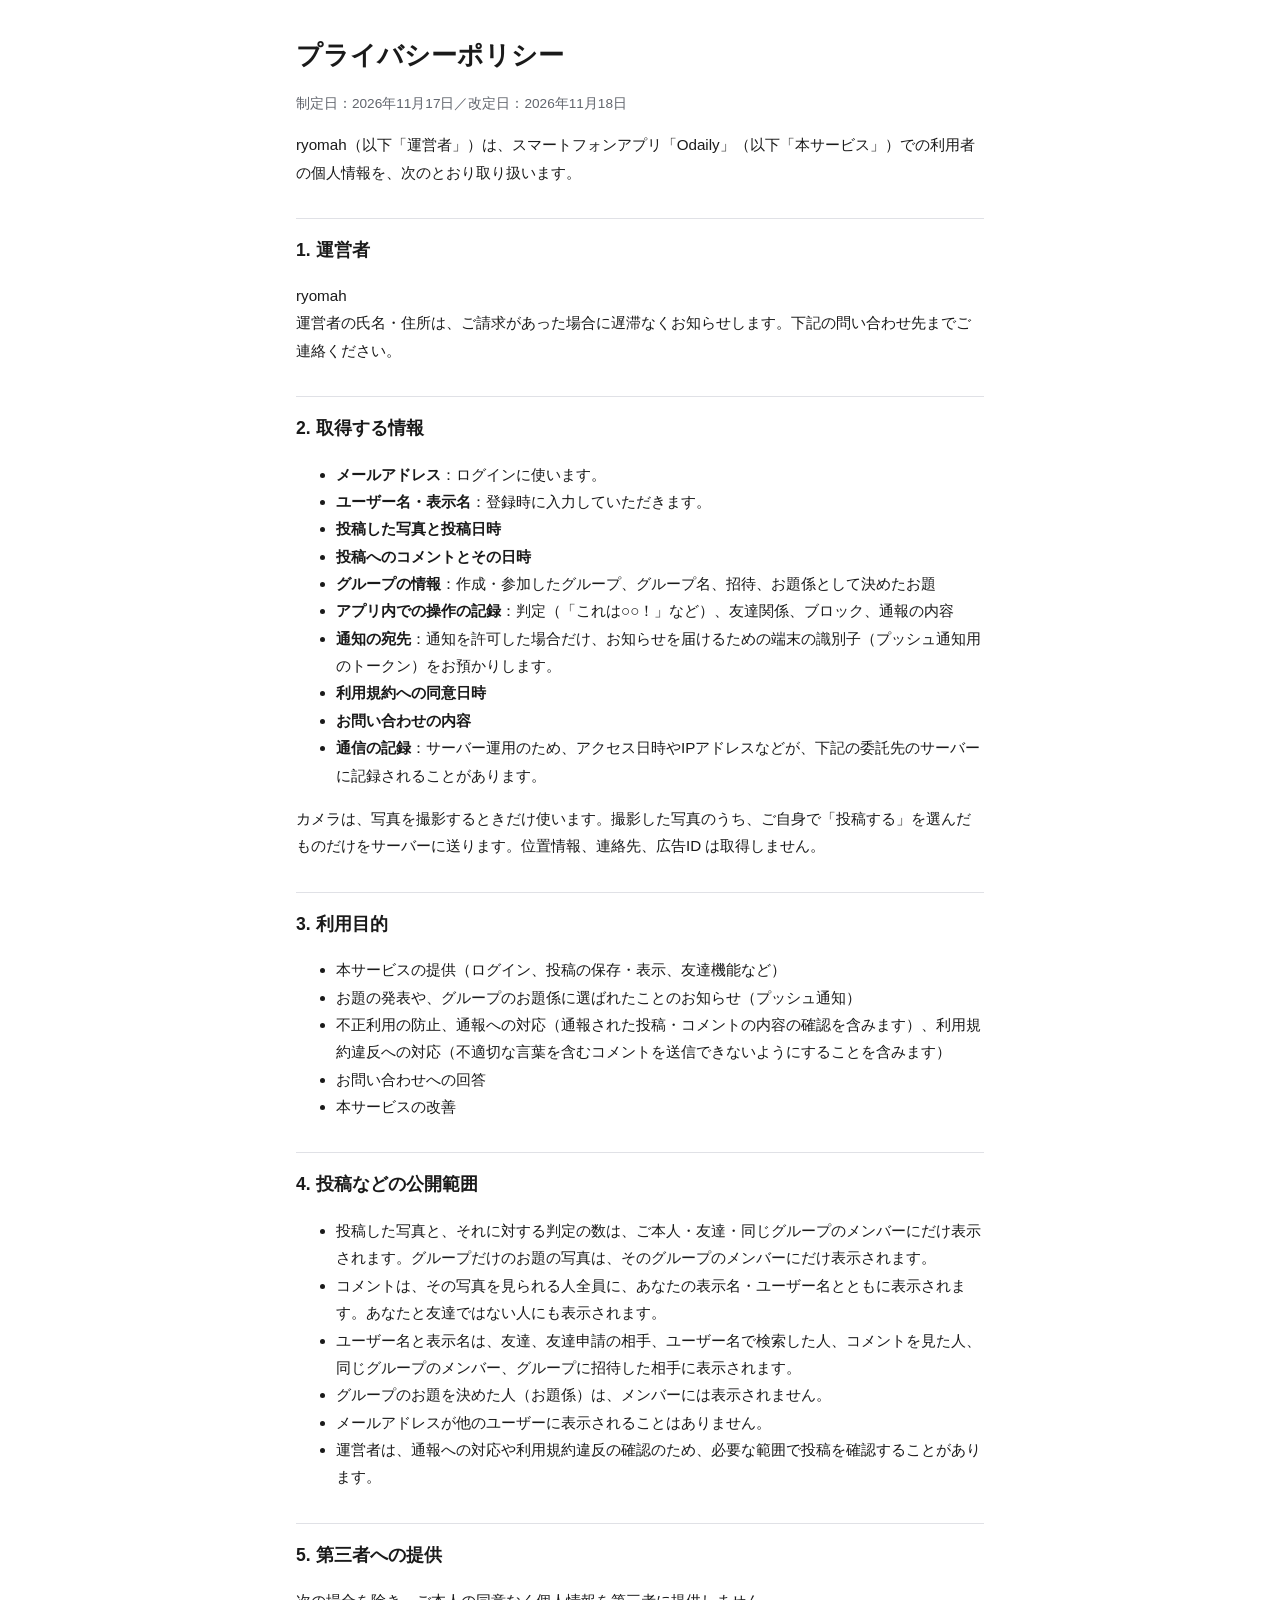
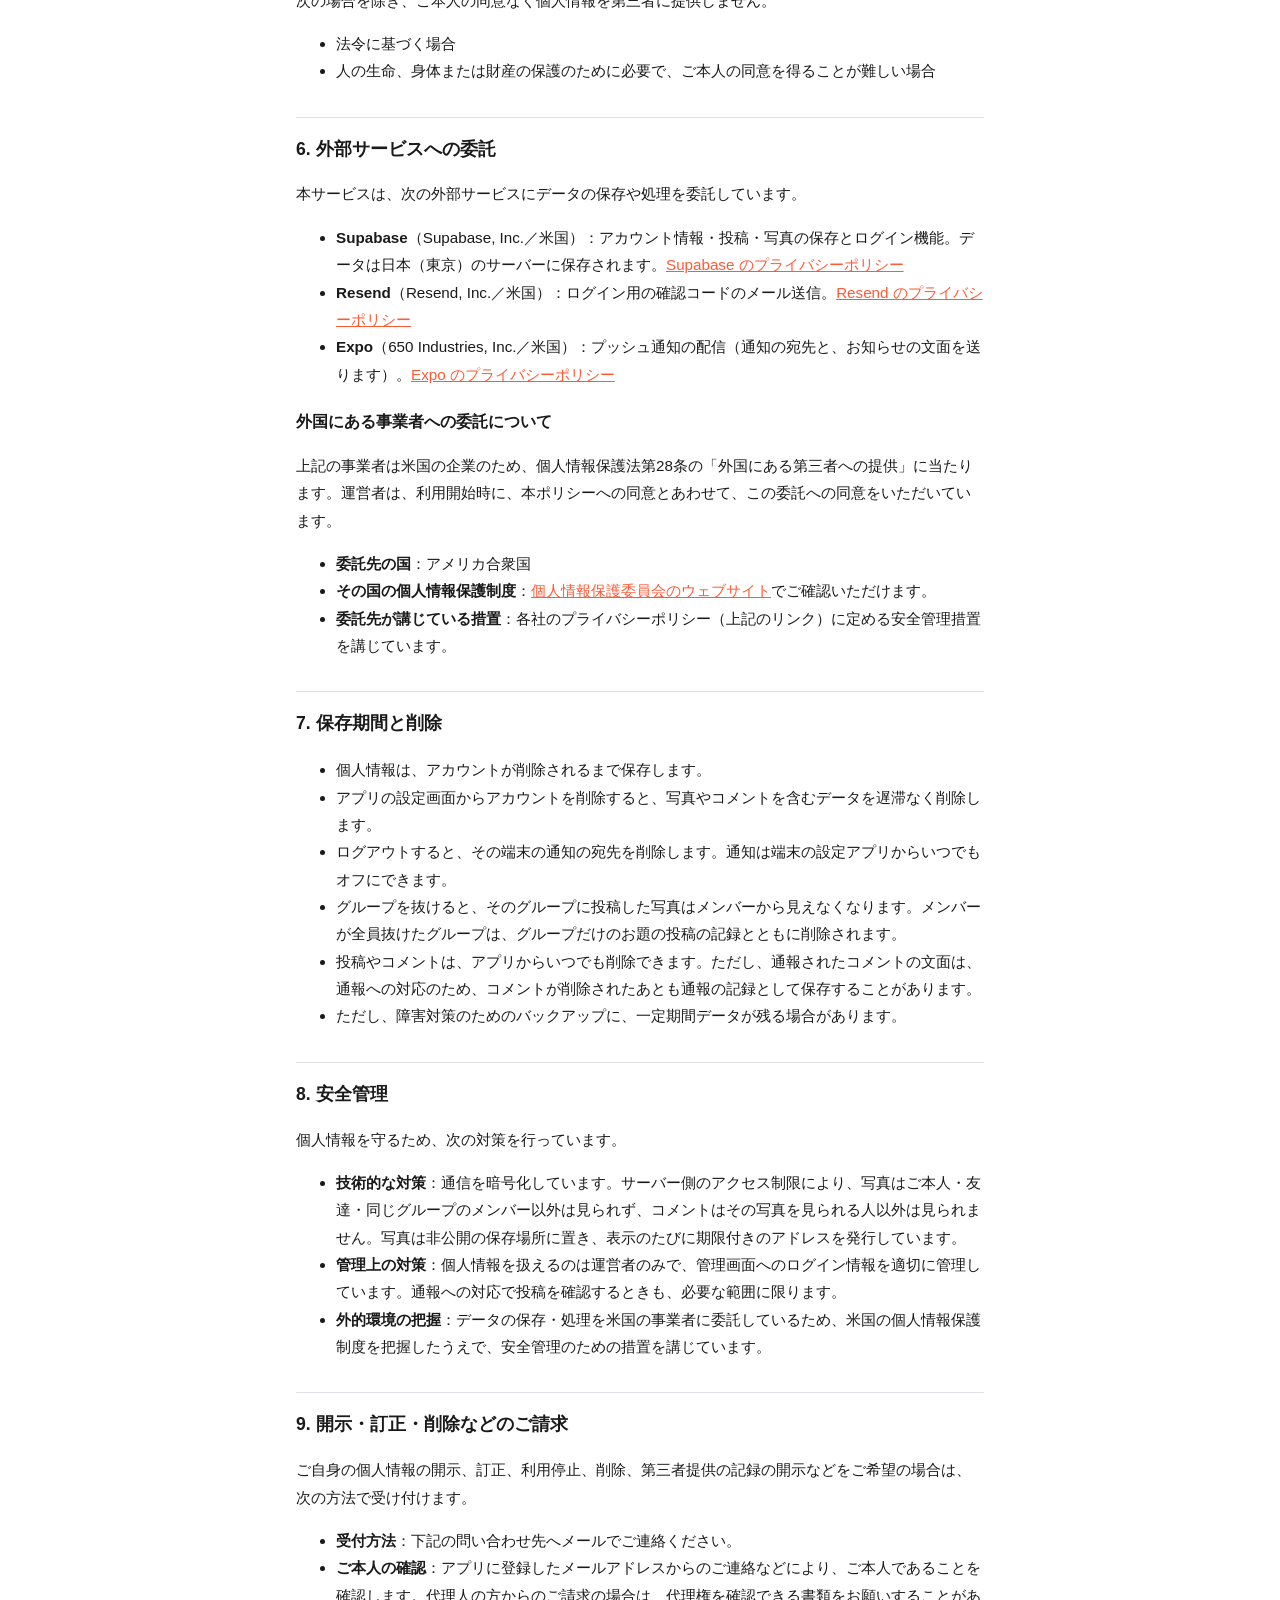
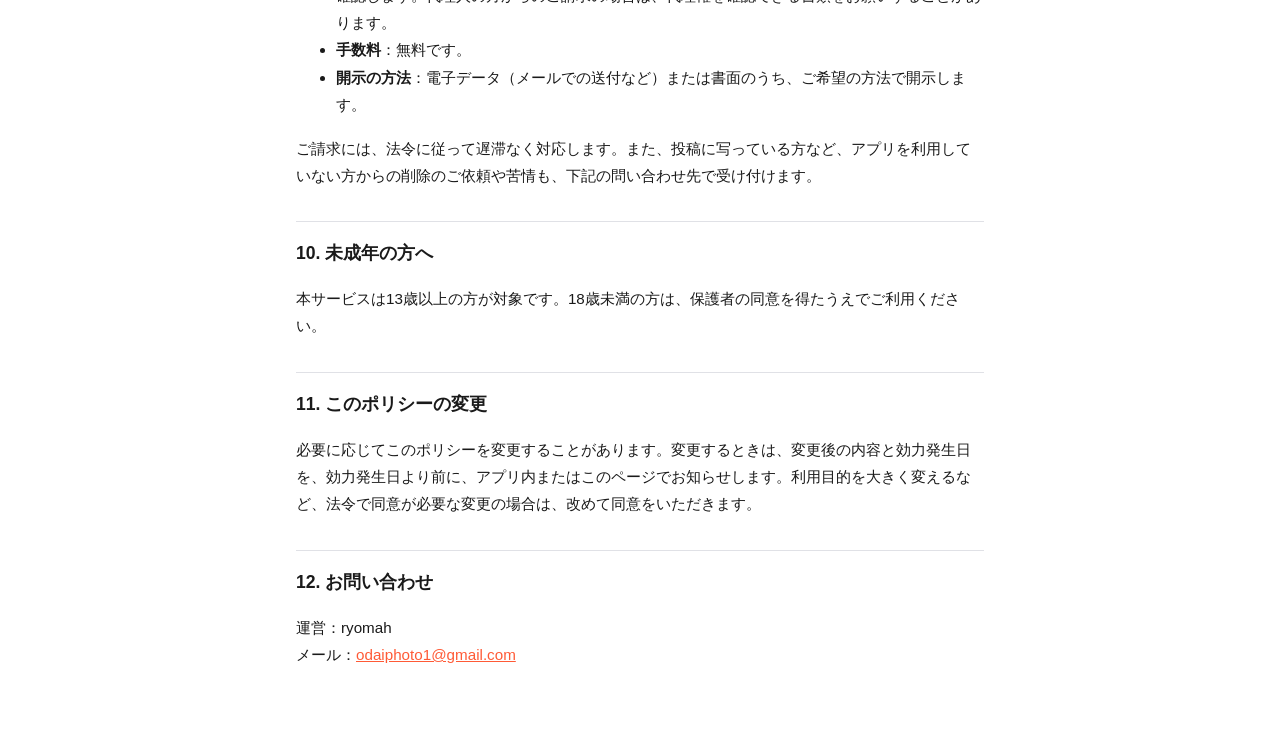
==== commit 9a17ce1e: "プライバシーポリシー：プッシュ通知（Expo）を追記" ====
--- a/privacy.html
+++ b/privacy.html
@@ -24,6 +24,7 @@
     <li><strong>投稿へのコメントとその日時</strong></li>
     <li><strong>グループの情報</strong>：作成・参加したグループ、グループ名、招待、お題係として決めたお題</li>
     <li><strong>アプリ内での操作の記録</strong>：判定（「これは○○！」など）、友達関係、ブロック、通報の内容</li>
+    <li><strong>通知の宛先</strong>：通知を許可した場合だけ、お知らせを届けるための端末の識別子（プッシュ通知用のトークン）をお預かりします。</li>
     <li><strong>利用規約への同意日時</strong></li>
     <li><strong>お問い合わせの内容</strong></li>
     <li><strong>通信の記録</strong>：サーバー運用のため、アクセス日時やIPアドレスなどが、下記の委託先のサーバーに記録されることがあります。</li>
@@ -33,6 +34,7 @@
   <h2>3. 利用目的</h2>
   <ul>
     <li>本サービスの提供（ログイン、投稿の保存・表示、友達機能など）</li>
+    <li>お題の発表や、グループのお題係に選ばれたことのお知らせ（プッシュ通知）</li>
     <li>不正利用の防止、通報への対応（通報された投稿・コメントの内容の確認を含みます）、利用規約違反への対応（不適切な言葉を含むコメントを送信できないようにすることを含みます）</li>
     <li>お問い合わせへの回答</li>
     <li>本サービスの改善</li>
@@ -60,6 +62,7 @@
   <ul>
     <li><strong>Supabase</strong>（Supabase, Inc.／米国）：アカウント情報・投稿・写真の保存とログイン機能。データは日本（東京）のサーバーに保存されます。<a href="https://supabase.com/privacy">Supabase のプライバシーポリシー</a></li>
     <li><strong>Resend</strong>（Resend, Inc.／米国）：ログイン用の確認コードのメール送信。<a href="https://resend.com/legal/privacy-policy">Resend のプライバシーポリシー</a></li>
+    <li><strong>Expo</strong>（650 Industries, Inc.／米国）：プッシュ通知の配信（通知の宛先と、お知らせの文面を送ります）。<a href="https://expo.dev/privacy">Expo のプライバシーポリシー</a></li>
   </ul>
   <h3>外国にある事業者への委託について</h3>
   <p>上記の事業者は米国の企業のため、個人情報保護法第28条の「外国にある第三者への提供」に当たります。運営者は、利用開始時に、本ポリシーへの同意とあわせて、この委託への同意をいただいています。</p>
@@ -73,6 +76,7 @@
   <ul>
     <li>個人情報は、アカウントが削除されるまで保存します。</li>
     <li>アプリの設定画面からアカウントを削除すると、写真やコメントを含むデータを遅滞なく削除します。</li>
+    <li>ログアウトすると、その端末の通知の宛先を削除します。通知は端末の設定アプリからいつでもオフにできます。</li>
     <li>グループを抜けると、そのグループに投稿した写真はメンバーから見えなくなります。メンバーが全員抜けたグループは、グループだけのお題の投稿の記録とともに削除されます。</li>
     <li>投稿やコメントは、アプリからいつでも削除できます。ただし、通報されたコメントの文面は、通報への対応のため、コメントが削除されたあとも通報の記録として保存することがあります。</li>
     <li>ただし、障害対策のためのバックアップに、一定期間データが残る場合があります。</li>
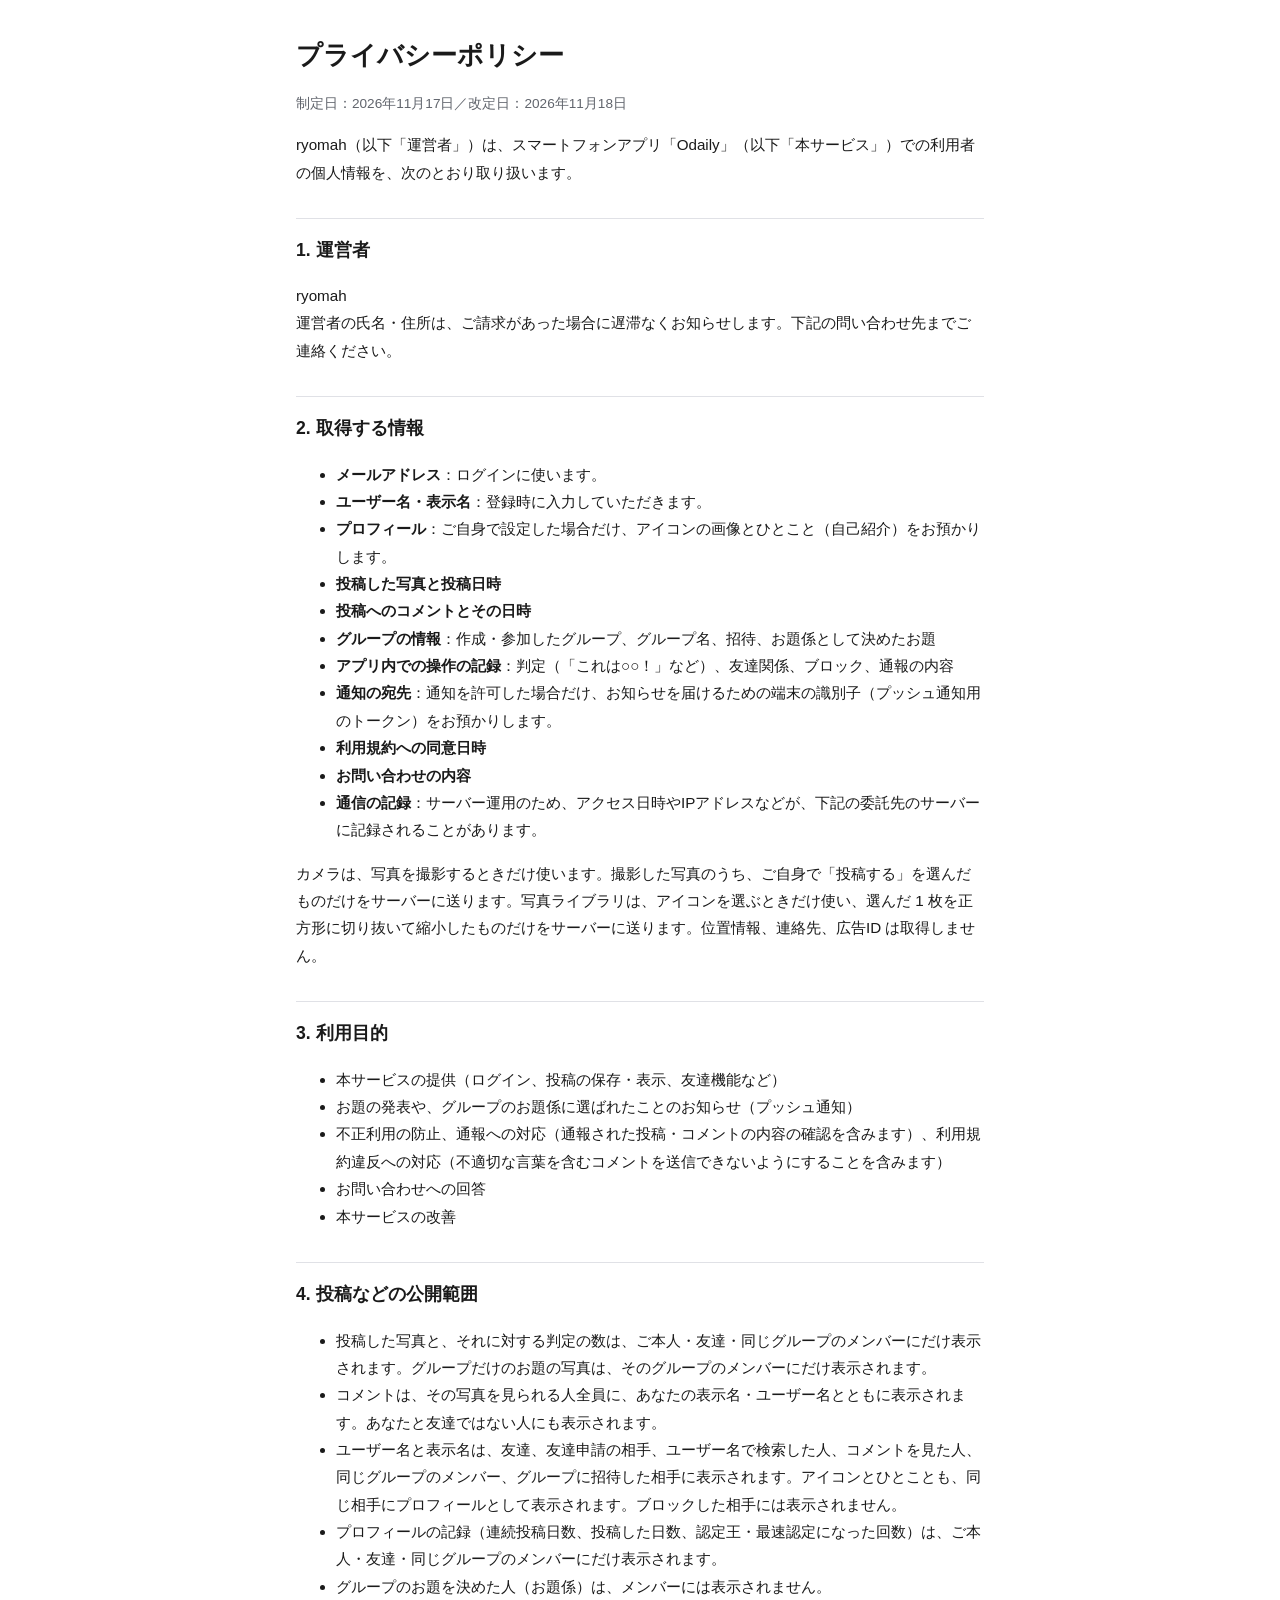
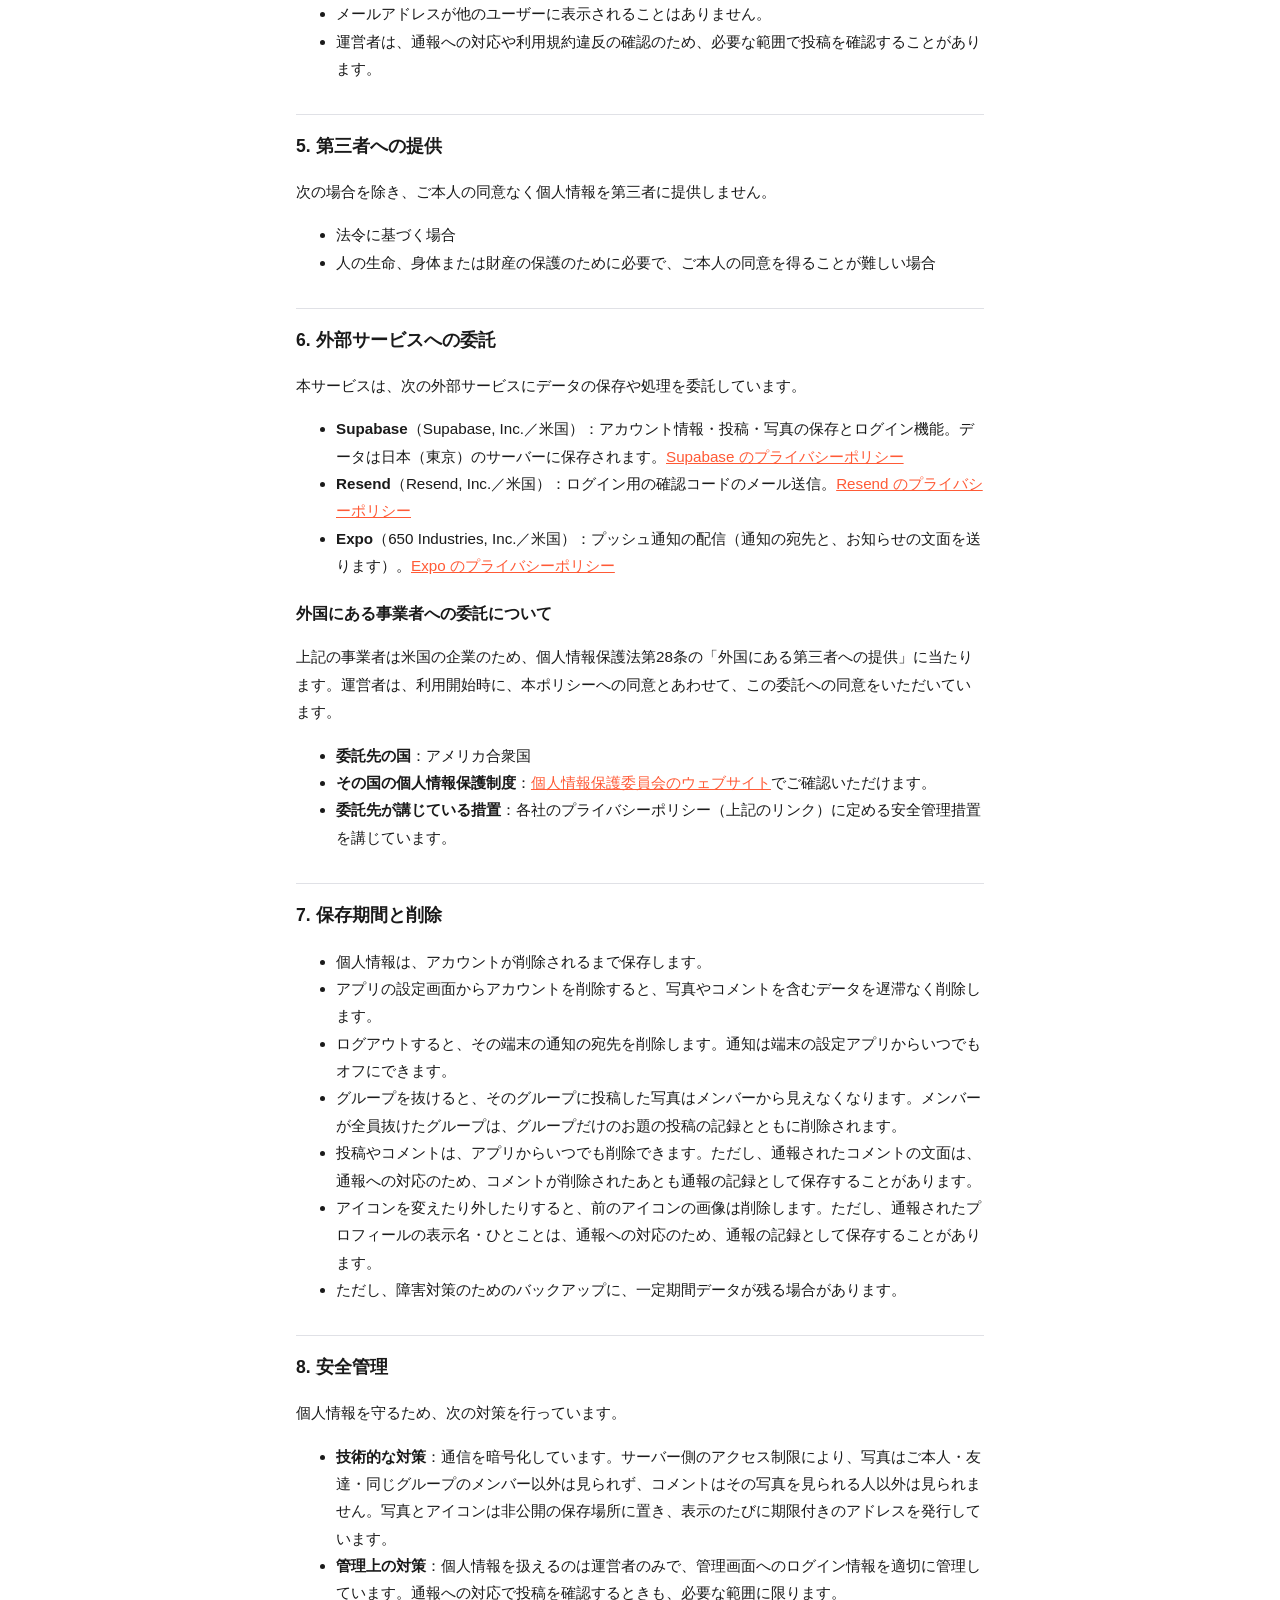
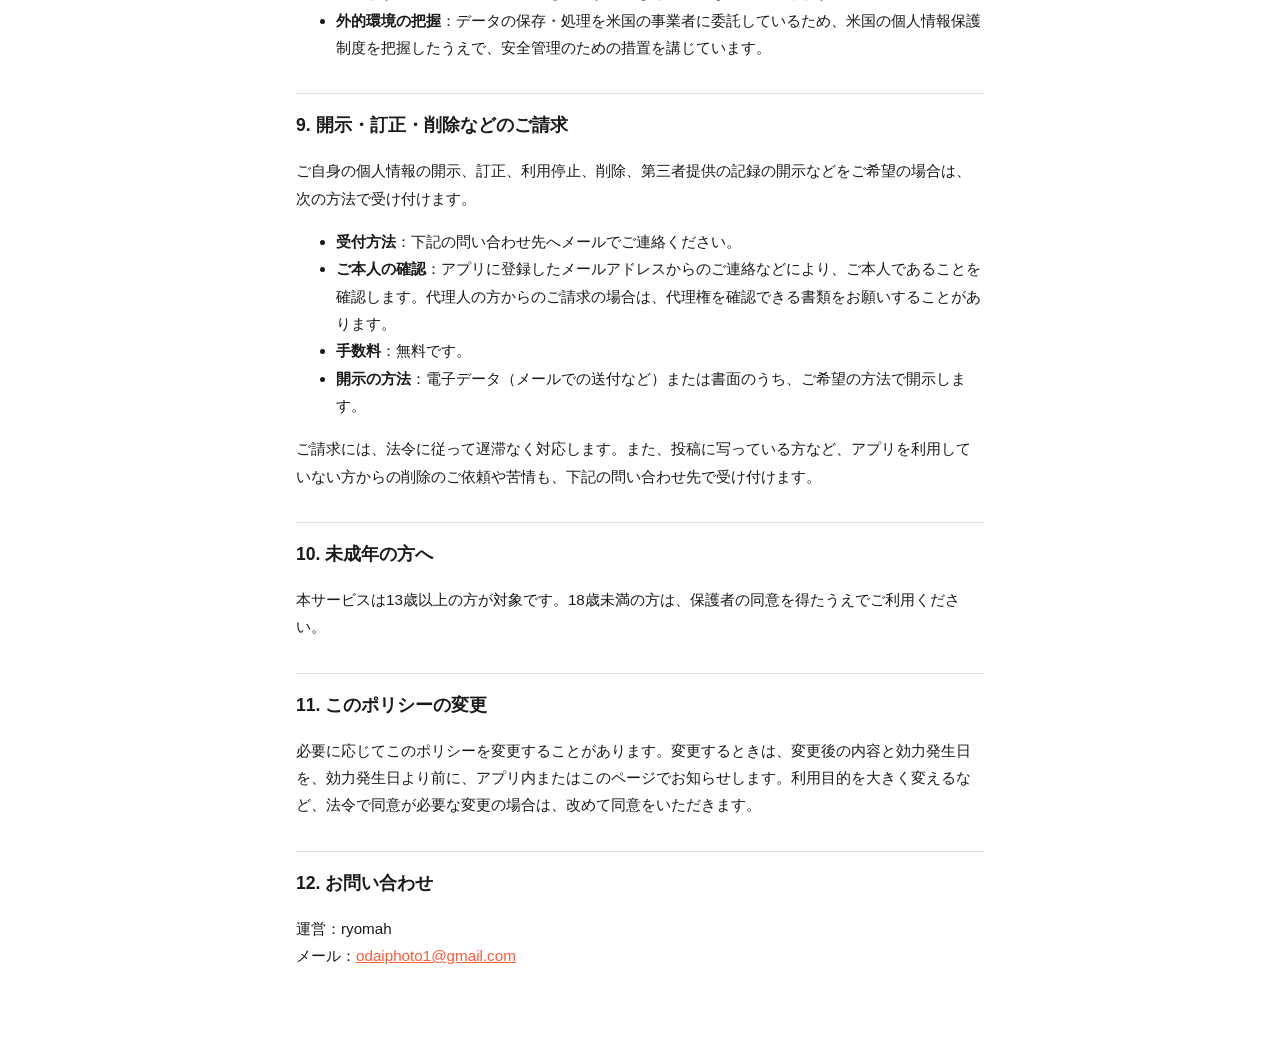
==== commit 4b6822a6: "プライバシーポリシー：プロフィール（アイコン・ひとこと・記録）を追記 Co-Authored-By: Claude Opus 5.5 <noreply@anthropic.com>" ====
--- a/privacy.html
+++ b/privacy.html
@@ -20,6 +20,7 @@
   <ul>
     <li><strong>メールアドレス</strong>：ログインに使います。</li>
     <li><strong>ユーザー名・表示名</strong>：登録時に入力していただきます。</li>
+    <li><strong>プロフィール</strong>：ご自身で設定した場合だけ、アイコンの画像とひとこと（自己紹介）をお預かりします。</li>
     <li><strong>投稿した写真と投稿日時</strong></li>
     <li><strong>投稿へのコメントとその日時</strong></li>
     <li><strong>グループの情報</strong>：作成・参加したグループ、グループ名、招待、お題係として決めたお題</li>
@@ -29,7 +30,7 @@
     <li><strong>お問い合わせの内容</strong></li>
     <li><strong>通信の記録</strong>：サーバー運用のため、アクセス日時やIPアドレスなどが、下記の委託先のサーバーに記録されることがあります。</li>
   </ul>
-  <p>カメラは、写真を撮影するときだけ使います。撮影した写真のうち、ご自身で「投稿する」を選んだものだけをサーバーに送ります。位置情報、連絡先、広告ID は取得しません。</p>
+  <p>カメラは、写真を撮影するときだけ使います。撮影した写真のうち、ご自身で「投稿する」を選んだものだけをサーバーに送ります。写真ライブラリは、アイコンを選ぶときだけ使い、選んだ 1 枚を正方形に切り抜いて縮小したものだけをサーバーに送ります。位置情報、連絡先、広告ID は取得しません。</p>
 
   <h2>3. 利用目的</h2>
   <ul>
@@ -44,7 +45,8 @@
   <ul>
     <li>投稿した写真と、それに対する判定の数は、ご本人・友達・同じグループのメンバーにだけ表示されます。グループだけのお題の写真は、そのグループのメンバーにだけ表示されます。</li>
     <li>コメントは、その写真を見られる人全員に、あなたの表示名・ユーザー名とともに表示されます。あなたと友達ではない人にも表示されます。</li>
-    <li>ユーザー名と表示名は、友達、友達申請の相手、ユーザー名で検索した人、コメントを見た人、同じグループのメンバー、グループに招待した相手に表示されます。</li>
+    <li>ユーザー名と表示名は、友達、友達申請の相手、ユーザー名で検索した人、コメントを見た人、同じグループのメンバー、グループに招待した相手に表示されます。アイコンとひとことも、同じ相手にプロフィールとして表示されます。ブロックした相手には表示されません。</li>
+    <li>プロフィールの記録（連続投稿日数、投稿した日数、認定王・最速認定になった回数）は、ご本人・友達・同じグループのメンバーにだけ表示されます。</li>
     <li>グループのお題を決めた人（お題係）は、メンバーには表示されません。</li>
     <li>メールアドレスが他のユーザーに表示されることはありません。</li>
     <li>運営者は、通報への対応や利用規約違反の確認のため、必要な範囲で投稿を確認することがあります。</li>
@@ -79,13 +81,14 @@
     <li>ログアウトすると、その端末の通知の宛先を削除します。通知は端末の設定アプリからいつでもオフにできます。</li>
     <li>グループを抜けると、そのグループに投稿した写真はメンバーから見えなくなります。メンバーが全員抜けたグループは、グループだけのお題の投稿の記録とともに削除されます。</li>
     <li>投稿やコメントは、アプリからいつでも削除できます。ただし、通報されたコメントの文面は、通報への対応のため、コメントが削除されたあとも通報の記録として保存することがあります。</li>
+    <li>アイコンを変えたり外したりすると、前のアイコンの画像は削除します。ただし、通報されたプロフィールの表示名・ひとことは、通報への対応のため、通報の記録として保存することがあります。</li>
     <li>ただし、障害対策のためのバックアップに、一定期間データが残る場合があります。</li>
   </ul>
 
   <h2>8. 安全管理</h2>
   <p>個人情報を守るため、次の対策を行っています。</p>
   <ul>
-    <li><strong>技術的な対策</strong>：通信を暗号化しています。サーバー側のアクセス制限により、写真はご本人・友達・同じグループのメンバー以外は見られず、コメントはその写真を見られる人以外は見られません。写真は非公開の保存場所に置き、表示のたびに期限付きのアドレスを発行しています。</li>
+    <li><strong>技術的な対策</strong>：通信を暗号化しています。サーバー側のアクセス制限により、写真はご本人・友達・同じグループのメンバー以外は見られず、コメントはその写真を見られる人以外は見られません。写真とアイコンは非公開の保存場所に置き、表示のたびに期限付きのアドレスを発行しています。</li>
     <li><strong>管理上の対策</strong>：個人情報を扱えるのは運営者のみで、管理画面へのログイン情報を適切に管理しています。通報への対応で投稿を確認するときも、必要な範囲に限ります。</li>
     <li><strong>外的環境の把握</strong>：データの保存・処理を米国の事業者に委託しているため、米国の個人情報保護制度を把握したうえで、安全管理のための措置を講じています。</li>
   </ul>
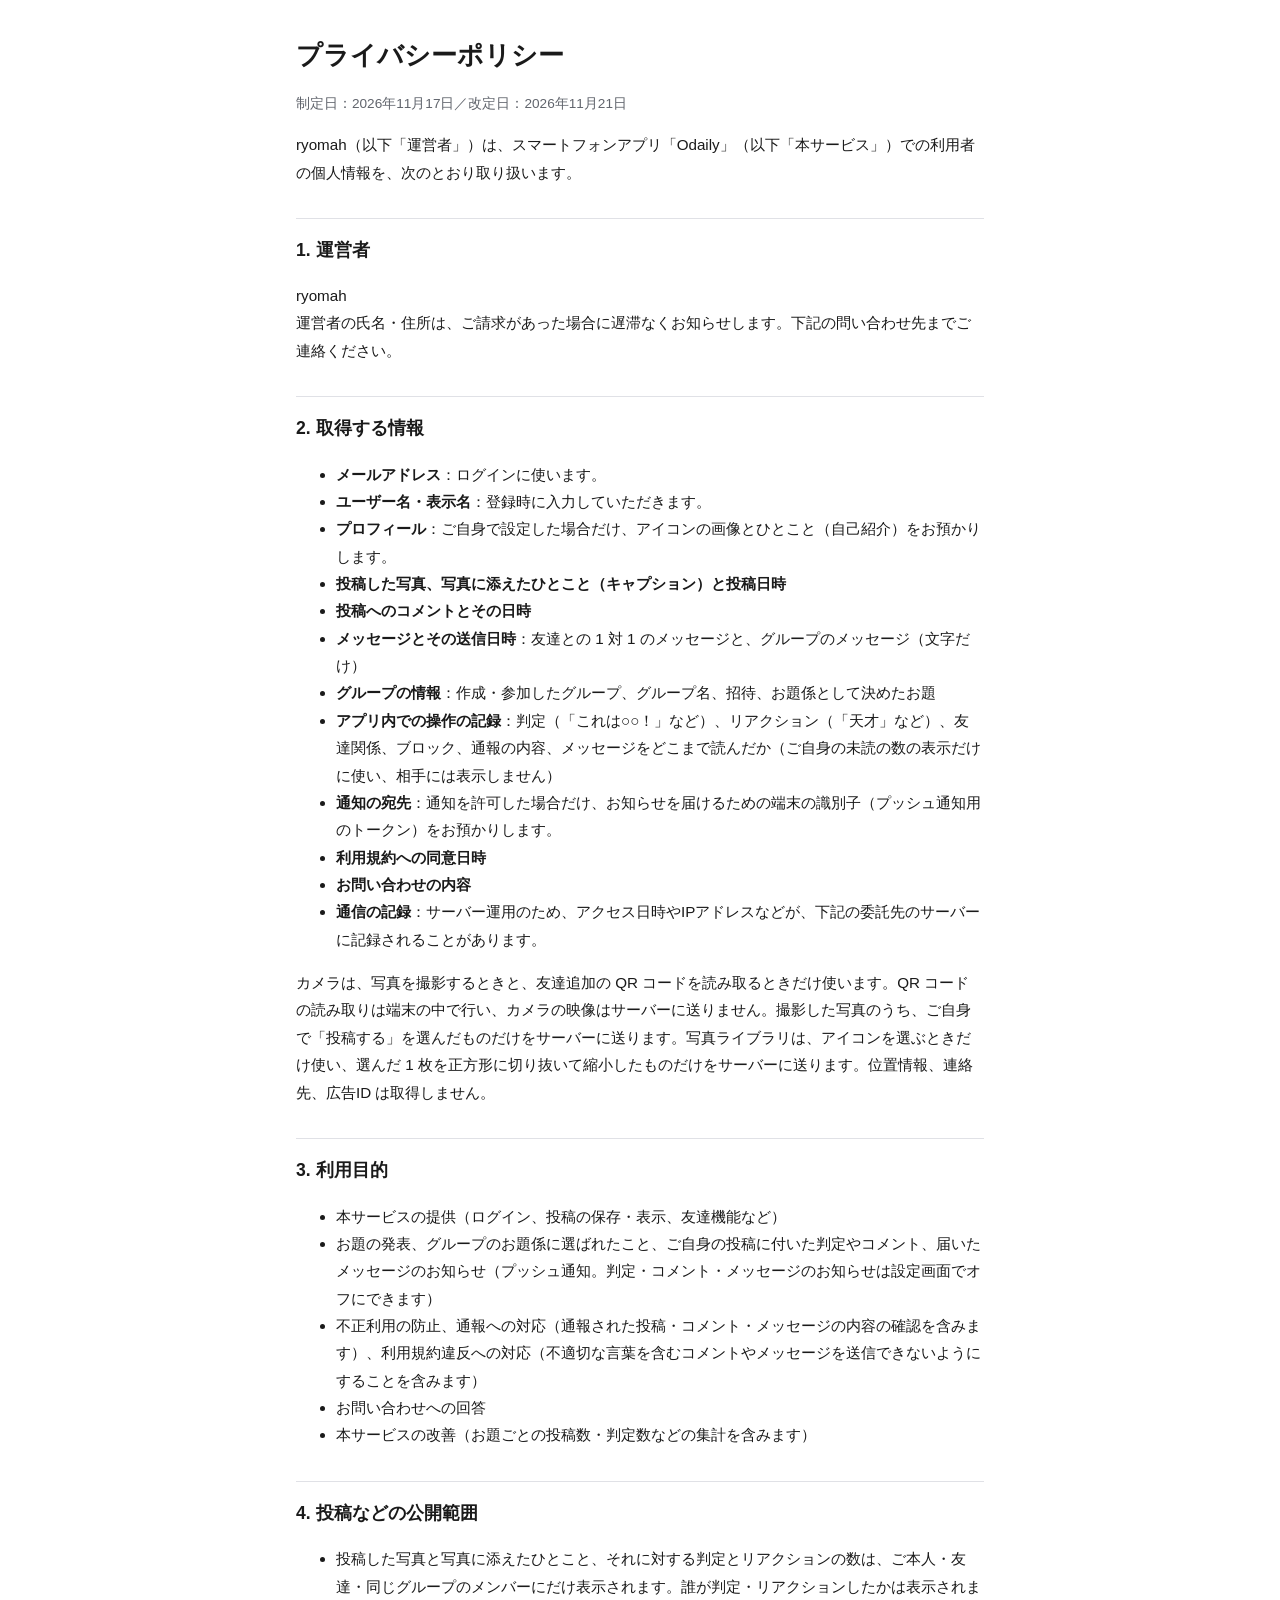
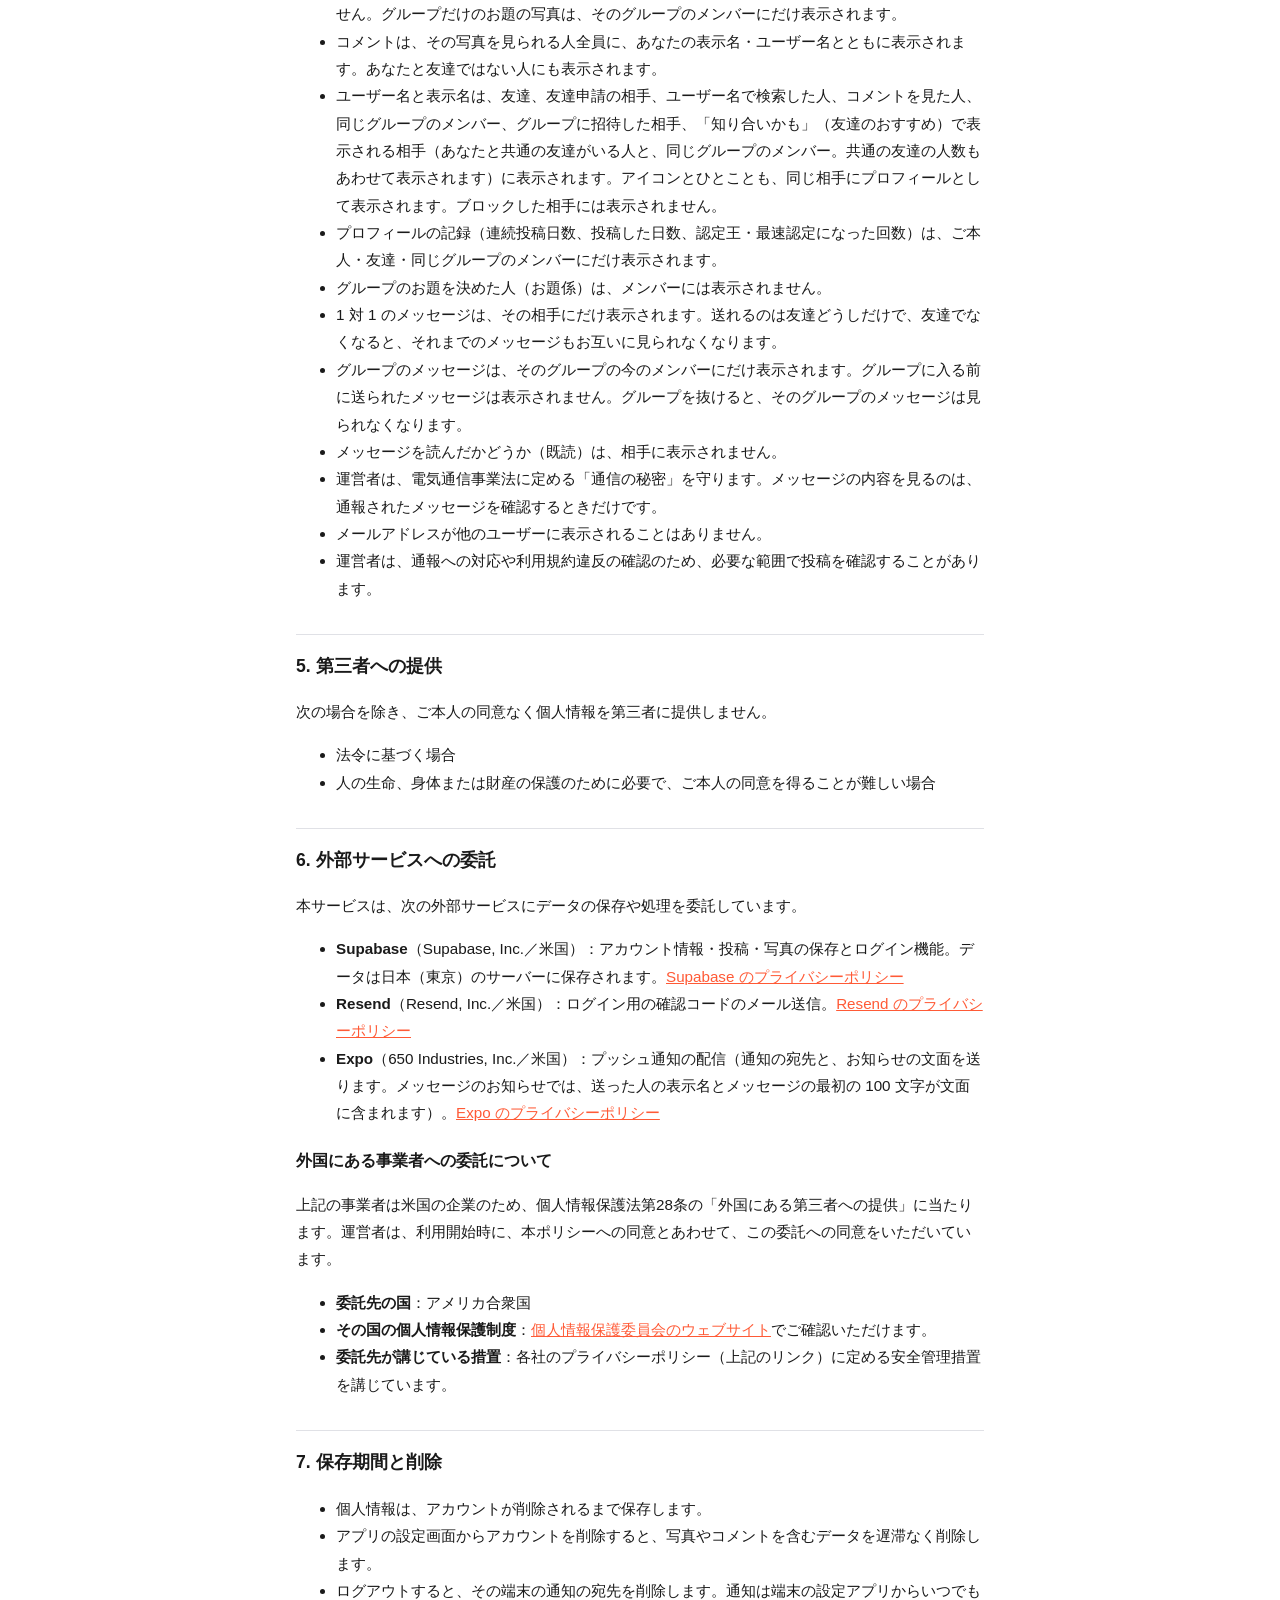
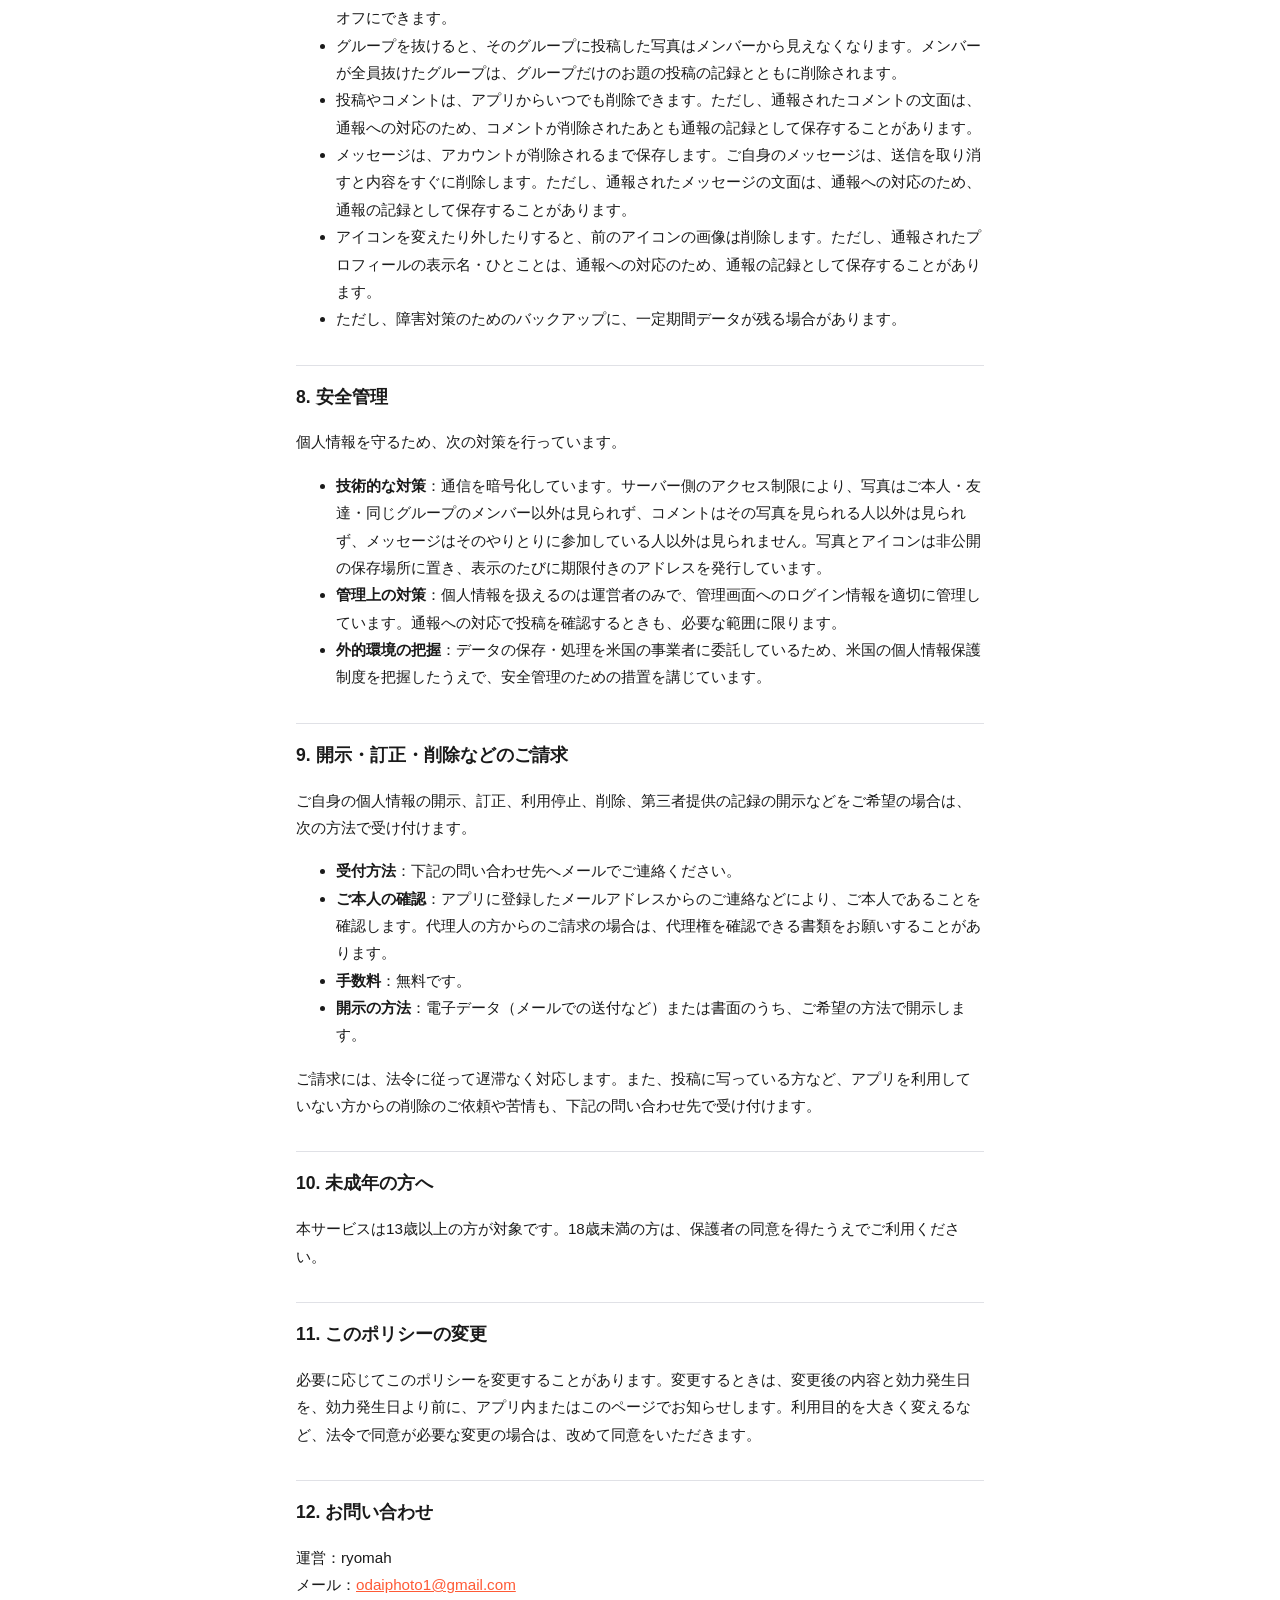
==== commit e9d460ad: "メッセージ機能・リアクション・ひとことなどに合わせて利用規約とプライバシーポリシーを改定" ====
--- a/privacy.html
+++ b/privacy.html
@@ -9,7 +9,7 @@
 <body>
 <main>
   <h1>プライバシーポリシー</h1>
-  <p class="meta">制定日：2026年11月17日／改定日：2026年11月18日</p>
+  <p class="meta">制定日：2026年11月17日／改定日：2026年11月21日</p>
 
   <p>ryomah（以下「運営者」）は、スマートフォンアプリ「Odaily」（以下「本サービス」）での利用者の個人情報を、次のとおり取り扱います。</p>
 
@@ -21,33 +21,38 @@
     <li><strong>メールアドレス</strong>：ログインに使います。</li>
     <li><strong>ユーザー名・表示名</strong>：登録時に入力していただきます。</li>
     <li><strong>プロフィール</strong>：ご自身で設定した場合だけ、アイコンの画像とひとこと（自己紹介）をお預かりします。</li>
-    <li><strong>投稿した写真と投稿日時</strong></li>
+    <li><strong>投稿した写真、写真に添えたひとこと（キャプション）と投稿日時</strong></li>
     <li><strong>投稿へのコメントとその日時</strong></li>
+    <li><strong>メッセージとその送信日時</strong>：友達との 1 対 1 のメッセージと、グループのメッセージ（文字だけ）</li>
     <li><strong>グループの情報</strong>：作成・参加したグループ、グループ名、招待、お題係として決めたお題</li>
-    <li><strong>アプリ内での操作の記録</strong>：判定（「これは○○！」など）、友達関係、ブロック、通報の内容</li>
+    <li><strong>アプリ内での操作の記録</strong>：判定（「これは○○！」など）、リアクション（「天才」など）、友達関係、ブロック、通報の内容、メッセージをどこまで読んだか（ご自身の未読の数の表示だけに使い、相手には表示しません）</li>
     <li><strong>通知の宛先</strong>：通知を許可した場合だけ、お知らせを届けるための端末の識別子（プッシュ通知用のトークン）をお預かりします。</li>
     <li><strong>利用規約への同意日時</strong></li>
     <li><strong>お問い合わせの内容</strong></li>
     <li><strong>通信の記録</strong>：サーバー運用のため、アクセス日時やIPアドレスなどが、下記の委託先のサーバーに記録されることがあります。</li>
   </ul>
-  <p>カメラは、写真を撮影するときだけ使います。撮影した写真のうち、ご自身で「投稿する」を選んだものだけをサーバーに送ります。写真ライブラリは、アイコンを選ぶときだけ使い、選んだ 1 枚を正方形に切り抜いて縮小したものだけをサーバーに送ります。位置情報、連絡先、広告ID は取得しません。</p>
+  <p>カメラは、写真を撮影するときと、友達追加の QR コードを読み取るときだけ使います。QR コードの読み取りは端末の中で行い、カメラの映像はサーバーに送りません。撮影した写真のうち、ご自身で「投稿する」を選んだものだけをサーバーに送ります。写真ライブラリは、アイコンを選ぶときだけ使い、選んだ 1 枚を正方形に切り抜いて縮小したものだけをサーバーに送ります。位置情報、連絡先、広告ID は取得しません。</p>
 
   <h2>3. 利用目的</h2>
   <ul>
     <li>本サービスの提供（ログイン、投稿の保存・表示、友達機能など）</li>
-    <li>お題の発表や、グループのお題係に選ばれたことのお知らせ（プッシュ通知）</li>
-    <li>不正利用の防止、通報への対応（通報された投稿・コメントの内容の確認を含みます）、利用規約違反への対応（不適切な言葉を含むコメントを送信できないようにすることを含みます）</li>
+    <li>お題の発表、グループのお題係に選ばれたこと、ご自身の投稿に付いた判定やコメント、届いたメッセージのお知らせ（プッシュ通知。判定・コメント・メッセージのお知らせは設定画面でオフにできます）</li>
+    <li>不正利用の防止、通報への対応（通報された投稿・コメント・メッセージの内容の確認を含みます）、利用規約違反への対応（不適切な言葉を含むコメントやメッセージを送信できないようにすることを含みます）</li>
     <li>お問い合わせへの回答</li>
-    <li>本サービスの改善</li>
+    <li>本サービスの改善（お題ごとの投稿数・判定数などの集計を含みます）</li>
   </ul>
 
   <h2>4. 投稿などの公開範囲</h2>
   <ul>
-    <li>投稿した写真と、それに対する判定の数は、ご本人・友達・同じグループのメンバーにだけ表示されます。グループだけのお題の写真は、そのグループのメンバーにだけ表示されます。</li>
+    <li>投稿した写真と写真に添えたひとこと、それに対する判定とリアクションの数は、ご本人・友達・同じグループのメンバーにだけ表示されます。誰が判定・リアクションしたかは表示されません。グループだけのお題の写真は、そのグループのメンバーにだけ表示されます。</li>
     <li>コメントは、その写真を見られる人全員に、あなたの表示名・ユーザー名とともに表示されます。あなたと友達ではない人にも表示されます。</li>
-    <li>ユーザー名と表示名は、友達、友達申請の相手、ユーザー名で検索した人、コメントを見た人、同じグループのメンバー、グループに招待した相手に表示されます。アイコンとひとことも、同じ相手にプロフィールとして表示されます。ブロックした相手には表示されません。</li>
+    <li>ユーザー名と表示名は、友達、友達申請の相手、ユーザー名で検索した人、コメントを見た人、同じグループのメンバー、グループに招待した相手、「知り合いかも」（友達のおすすめ）で表示される相手（あなたと共通の友達がいる人と、同じグループのメンバー。共通の友達の人数もあわせて表示されます）に表示されます。アイコンとひとことも、同じ相手にプロフィールとして表示されます。ブロックした相手には表示されません。</li>
     <li>プロフィールの記録（連続投稿日数、投稿した日数、認定王・最速認定になった回数）は、ご本人・友達・同じグループのメンバーにだけ表示されます。</li>
     <li>グループのお題を決めた人（お題係）は、メンバーには表示されません。</li>
+    <li>1 対 1 のメッセージは、その相手にだけ表示されます。送れるのは友達どうしだけで、友達でなくなると、それまでのメッセージもお互いに見られなくなります。</li>
+    <li>グループのメッセージは、そのグループの今のメンバーにだけ表示されます。グループに入る前に送られたメッセージは表示されません。グループを抜けると、そのグループのメッセージは見られなくなります。</li>
+    <li>メッセージを読んだかどうか（既読）は、相手に表示されません。</li>
+    <li>運営者は、電気通信事業法に定める「通信の秘密」を守ります。メッセージの内容を見るのは、通報されたメッセージを確認するときだけです。</li>
     <li>メールアドレスが他のユーザーに表示されることはありません。</li>
     <li>運営者は、通報への対応や利用規約違反の確認のため、必要な範囲で投稿を確認することがあります。</li>
   </ul>
@@ -64,7 +69,7 @@
   <ul>
     <li><strong>Supabase</strong>（Supabase, Inc.／米国）：アカウント情報・投稿・写真の保存とログイン機能。データは日本（東京）のサーバーに保存されます。<a href="https://supabase.com/privacy">Supabase のプライバシーポリシー</a></li>
     <li><strong>Resend</strong>（Resend, Inc.／米国）：ログイン用の確認コードのメール送信。<a href="https://resend.com/legal/privacy-policy">Resend のプライバシーポリシー</a></li>
-    <li><strong>Expo</strong>（650 Industries, Inc.／米国）：プッシュ通知の配信（通知の宛先と、お知らせの文面を送ります）。<a href="https://expo.dev/privacy">Expo のプライバシーポリシー</a></li>
+    <li><strong>Expo</strong>（650 Industries, Inc.／米国）：プッシュ通知の配信（通知の宛先と、お知らせの文面を送ります。メッセージのお知らせでは、送った人の表示名とメッセージの最初の 100 文字が文面に含まれます）。<a href="https://expo.dev/privacy">Expo のプライバシーポリシー</a></li>
   </ul>
   <h3>外国にある事業者への委託について</h3>
   <p>上記の事業者は米国の企業のため、個人情報保護法第28条の「外国にある第三者への提供」に当たります。運営者は、利用開始時に、本ポリシーへの同意とあわせて、この委託への同意をいただいています。</p>
@@ -81,6 +86,7 @@
     <li>ログアウトすると、その端末の通知の宛先を削除します。通知は端末の設定アプリからいつでもオフにできます。</li>
     <li>グループを抜けると、そのグループに投稿した写真はメンバーから見えなくなります。メンバーが全員抜けたグループは、グループだけのお題の投稿の記録とともに削除されます。</li>
     <li>投稿やコメントは、アプリからいつでも削除できます。ただし、通報されたコメントの文面は、通報への対応のため、コメントが削除されたあとも通報の記録として保存することがあります。</li>
+    <li>メッセージは、アカウントが削除されるまで保存します。ご自身のメッセージは、送信を取り消すと内容をすぐに削除します。ただし、通報されたメッセージの文面は、通報への対応のため、通報の記録として保存することがあります。</li>
     <li>アイコンを変えたり外したりすると、前のアイコンの画像は削除します。ただし、通報されたプロフィールの表示名・ひとことは、通報への対応のため、通報の記録として保存することがあります。</li>
     <li>ただし、障害対策のためのバックアップに、一定期間データが残る場合があります。</li>
   </ul>
@@ -88,7 +94,7 @@
   <h2>8. 安全管理</h2>
   <p>個人情報を守るため、次の対策を行っています。</p>
   <ul>
-    <li><strong>技術的な対策</strong>：通信を暗号化しています。サーバー側のアクセス制限により、写真はご本人・友達・同じグループのメンバー以外は見られず、コメントはその写真を見られる人以外は見られません。写真とアイコンは非公開の保存場所に置き、表示のたびに期限付きのアドレスを発行しています。</li>
+    <li><strong>技術的な対策</strong>：通信を暗号化しています。サーバー側のアクセス制限により、写真はご本人・友達・同じグループのメンバー以外は見られず、コメントはその写真を見られる人以外は見られず、メッセージはそのやりとりに参加している人以外は見られません。写真とアイコンは非公開の保存場所に置き、表示のたびに期限付きのアドレスを発行しています。</li>
     <li><strong>管理上の対策</strong>：個人情報を扱えるのは運営者のみで、管理画面へのログイン情報を適切に管理しています。通報への対応で投稿を確認するときも、必要な範囲に限ります。</li>
     <li><strong>外的環境の把握</strong>：データの保存・処理を米国の事業者に委託しているため、米国の個人情報保護制度を把握したうえで、安全管理のための措置を講じています。</li>
   </ul>
